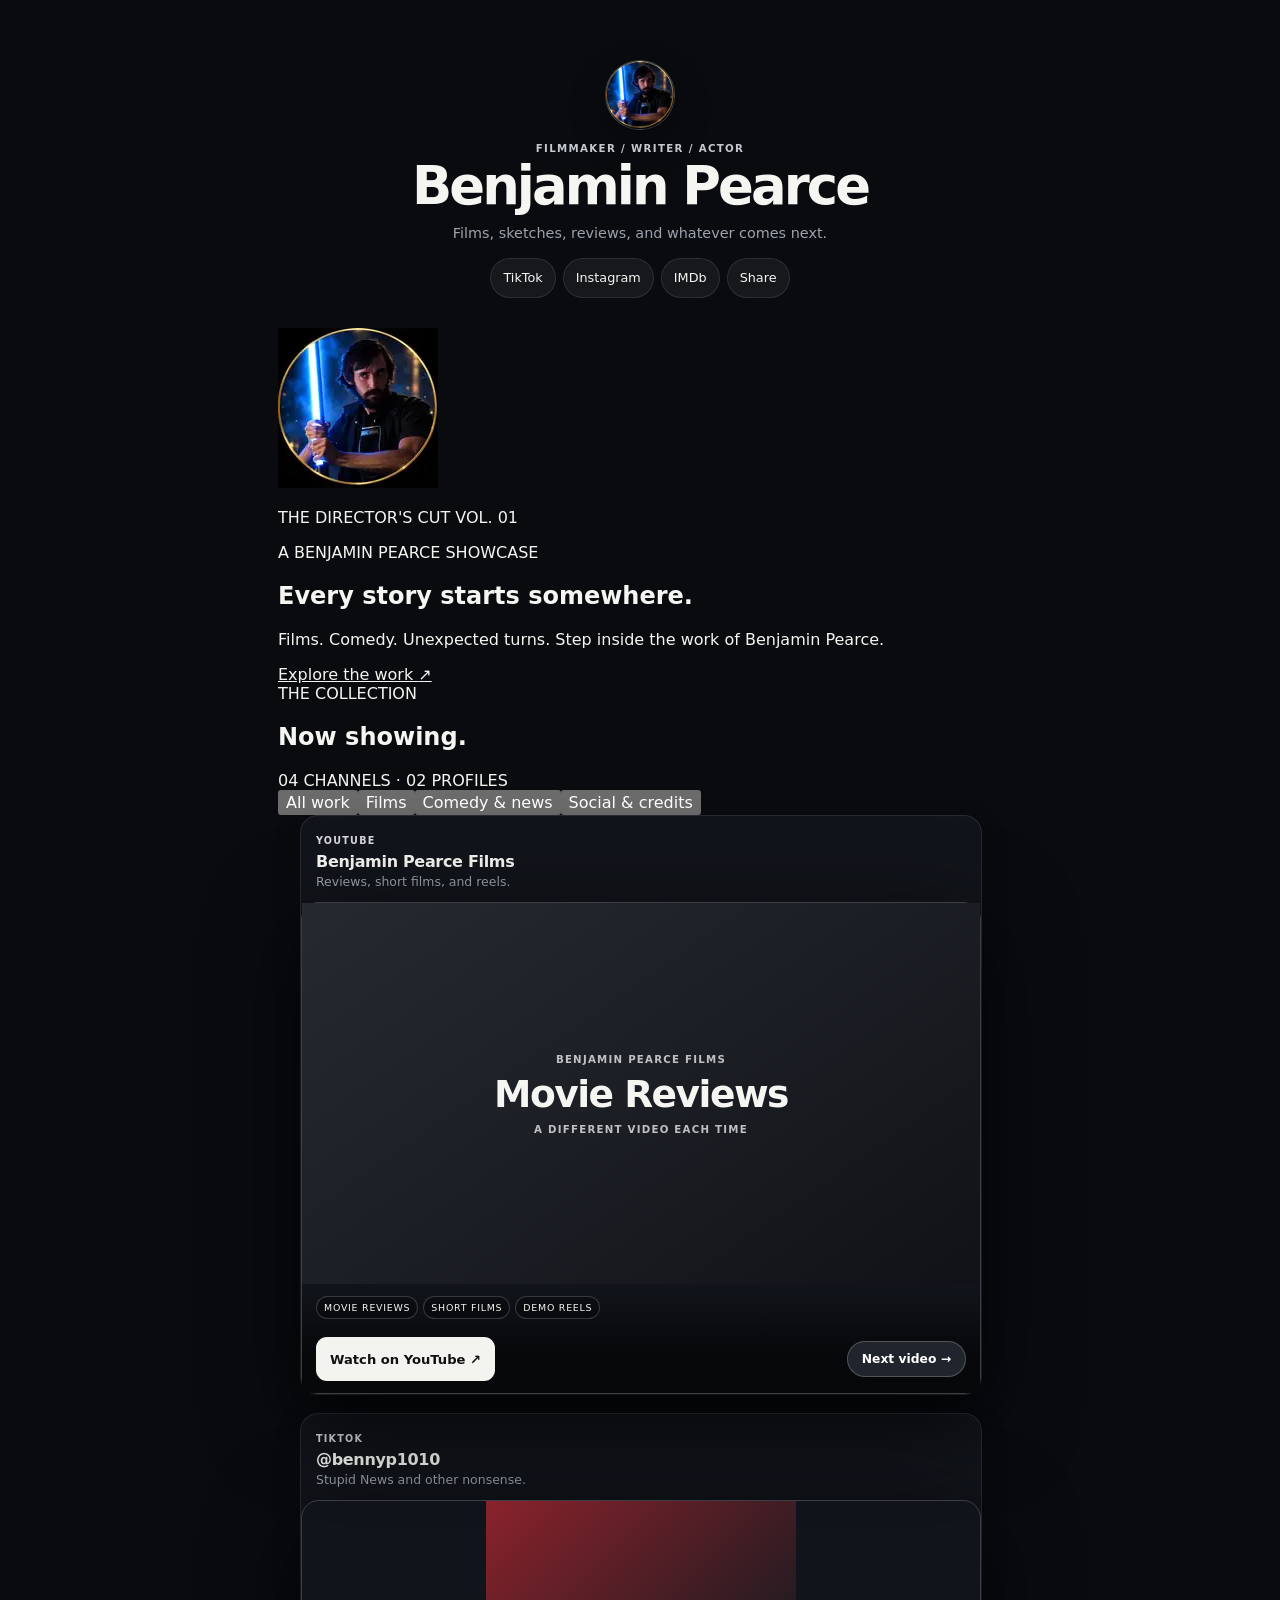
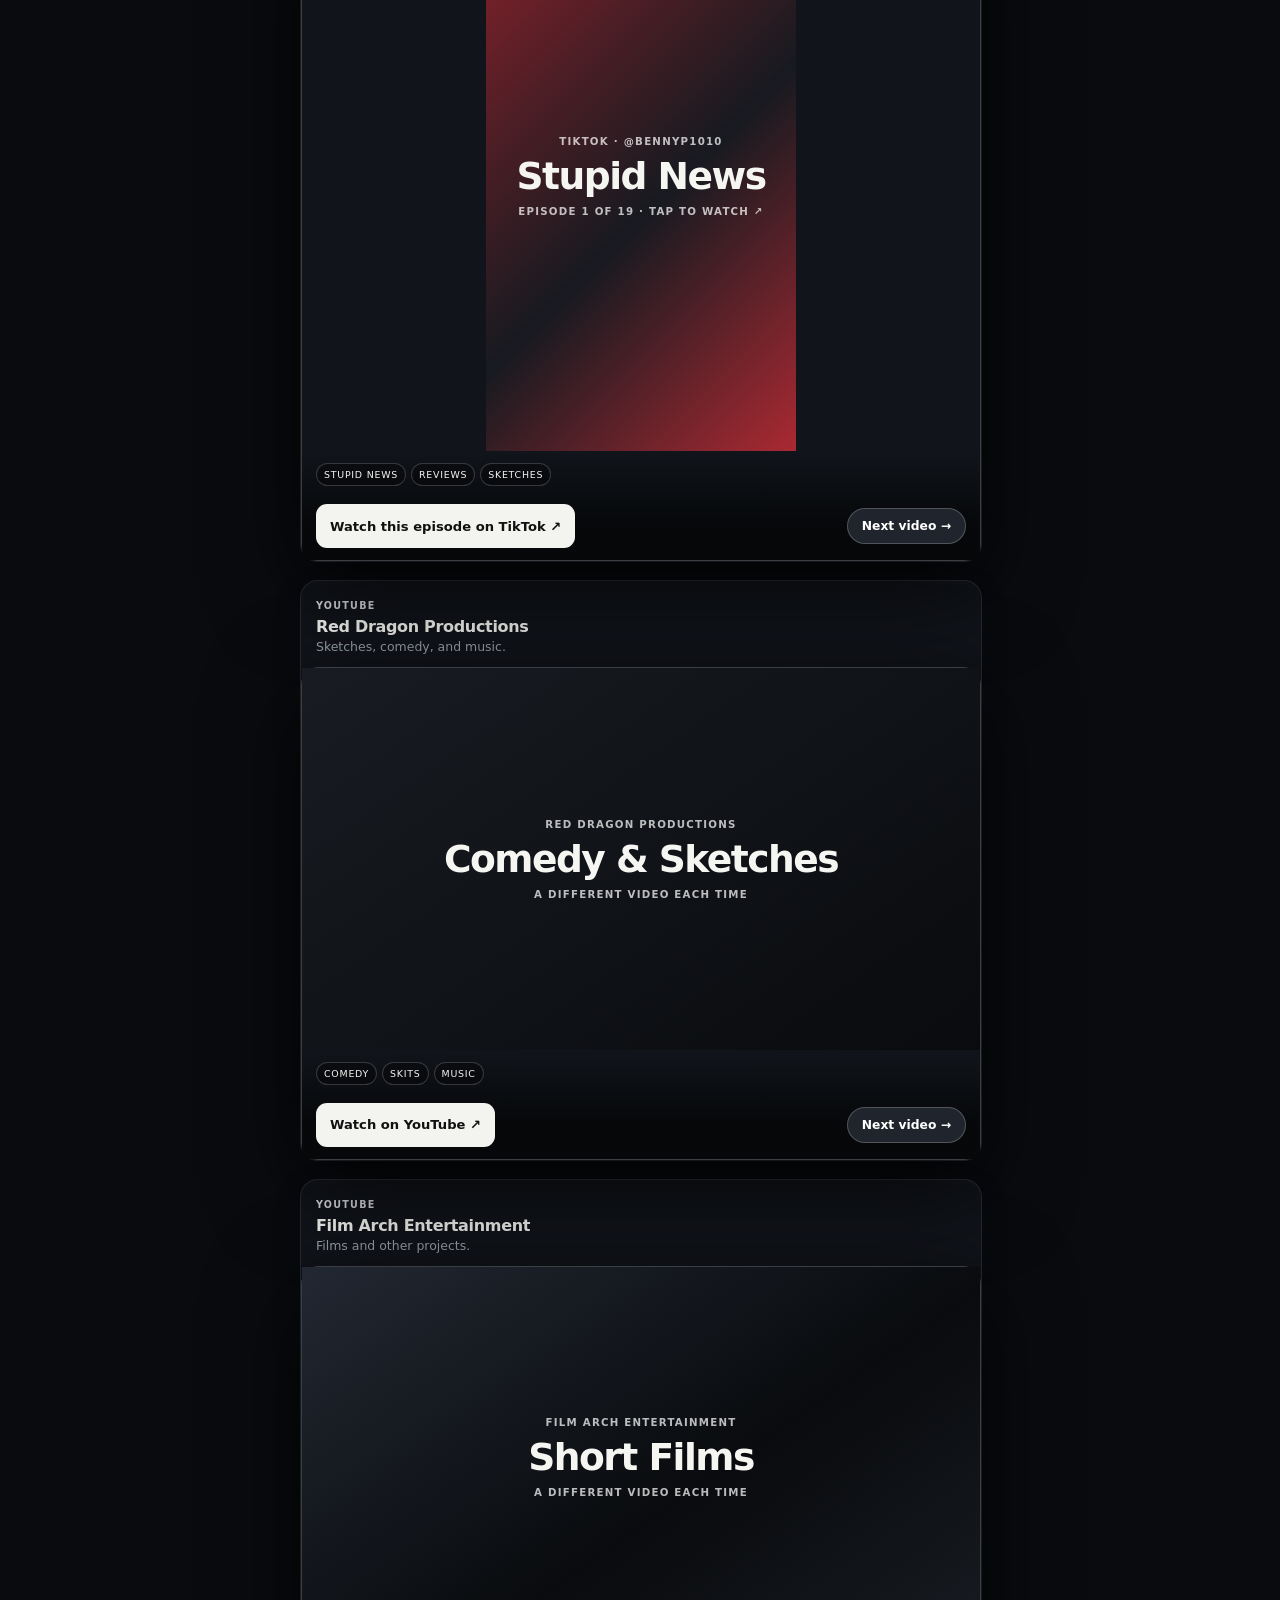
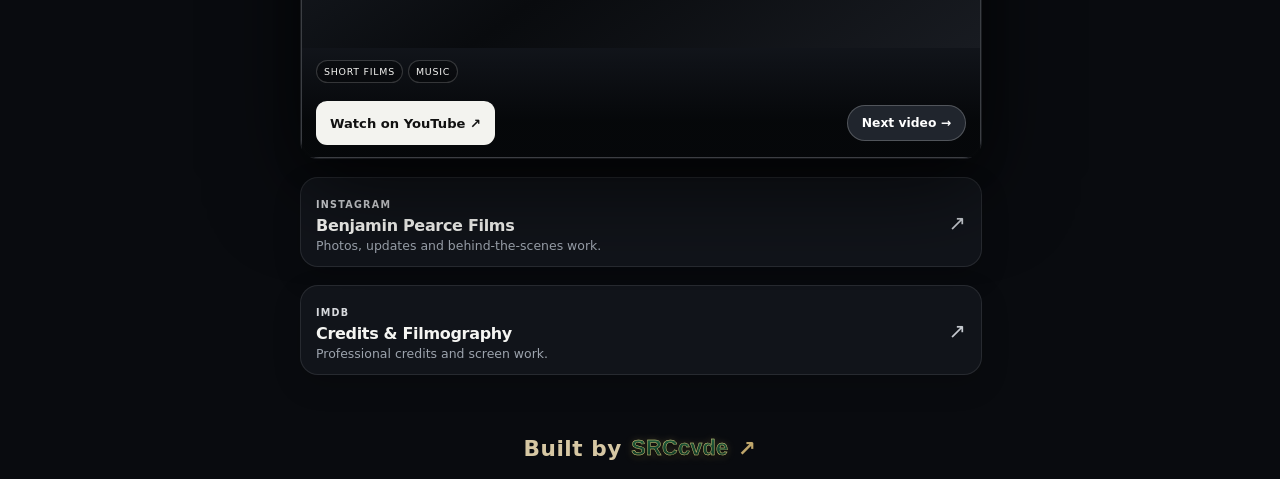
==== index.html @ 76881c72 "Add cinematic Director's Cut and collection navigation" ====
<!doctype html>
<html lang="en">
<head>
  <meta charset="utf-8" />
  <meta name="viewport" content="width=device-width, initial-scale=1, viewport-fit=cover" />
  <meta name="theme-color" content="#0f1115" />
  <meta name="description" content="Benjamin Pearce — filmmaker, writer, director, actor and producer. Watch movie reviews, comedy, short films, demo reels, music and more." />
  <meta property="og:type" content="website" />
  <meta property="og:title" content="Benjamin Pearce — Films, Reviews & Comedy" />
  <meta property="og:description" content="Explore Benjamin Pearce's films, reviews, sketches, series, demo reels and production work." />
  <meta name="twitter:card" content="summary" />
  <title>Benjamin Pearce — Watch</title>
  <link rel="manifest" href="./manifest.webmanifest" />
  <link rel="icon" href="./icon.svg" type="image/svg+xml" />
  <link rel="stylesheet" href="./styles.css" />
</head>
<body>
  <div class="app-shell">
    <header class="hero" id="profileTop">
      <div class="portrait" aria-label="Benjamin Pearce profile photo" role="img"><img alt="" src="./ben-cinematic-avatar.webp" /></div>
      <div class="hero-copy">
        <p class="eyebrow">Filmmaker / Writer / Actor</p>
        <h1>Benjamin Pearce</h1>
        <p class="lede">Films, sketches, reviews, and whatever comes next.</p>
      </div>
      <nav class="social-row" aria-label="Social profiles">
        <a href="https://www.tiktok.com/@bennyp1010?_r=1&_t=ZP-9ALxzcQ5oSM" target="_blank" rel="noreferrer">TikTok</a>
        <a href="https://www.instagram.com/benjaminpearcefilms?stkn=MWQ1Z2F6NXBhb2sxZg==" target="_blank" rel="noreferrer">Instagram</a>
        <a href="https://www.imdb.com/name/nm4910822/?ref_=ext_shr" target="_blank" rel="noreferrer">IMDb</a>
        <button class="share-button" id="shareProfile" type="button">Share</button>
      </nav>
      <p class="share-status" id="shareStatus" aria-live="polite"></p>
    </header>

    <main>
      <section class="director-cut" aria-labelledby="directorTitle">
        <div class="director-art" aria-hidden="true"><img src="./ben-cinematic-avatar.webp" alt="" loading="eager" /></div>
        <div class="director-content"><p class="director-kicker"><span class="on-air-dot"></span> THE DIRECTOR'S CUT <span class="edition">VOL. 01</span></p><p class="director-overline">A BENJAMIN PEARCE SHOWCASE</p><h2 id="directorTitle">Every story starts somewhere.</h2><p>Films. Comedy. Unexpected turns. Step inside the work of Benjamin Pearce.</p><a class="director-action" href="#mediaFeed">Explore the work <span aria-hidden="true">↗</span></a></div>
      </section>
      <div class="showcase-heading"><div><span class="showcase-eyebrow">THE COLLECTION</span><h2>Now showing<span class="showcase-period">.</span></h2></div><span class="showcase-count">04 CHANNELS · 02 PROFILES</span></div>
      <nav class="collection-nav" aria-label="Browse content"><button type="button" class="collection-chip selected" data-collection="all" aria-pressed="true">All work</button><button type="button" class="collection-chip" data-collection="films" aria-pressed="false">Films</button><button type="button" class="collection-chip" data-collection="comedy" aria-pressed="false">Comedy & news</button><button type="button" class="collection-chip" data-collection="social" aria-pressed="false">Social & credits</button></nav>
      <section class="media-feed" id="mediaFeed" aria-label="Benjamin Pearce media channels">

        <article class="media-card" data-collection="films" data-categories="reviews shorts reels" data-source="youtube" data-playlist="CQv0PX1zvoA,UG8G6k8LzXk,_0rj5gMBPRA,R5pkL6bxWOs">
          <div class="card-compact">
            <div>
              <span class="source-pill">YouTube</span>
              <h3>Benjamin Pearce Films</h3>
              <p>Reviews, short films, and reels.</p>
            </div>
            <span class="arrow">↓</span>
          </div>
          <div class="card-expanded">
            <div class="preview-frame landscape">
              <iframe class="media-embed youtube-embed" title="Benjamin Pearce Films videos" data-src="" allow="autoplay; encrypted-media; picture-in-picture" allowfullscreen></iframe>
              <div class="player-status" aria-hidden="true"><span class="player-spinner"></span><small>Loading preview</small></div>
              <div class="embed-poster review"><span>Benjamin Pearce Films</span><strong>Movie Reviews</strong><small>A different video each time</small></div>
            </div>
            <div class="expanded-copy">
              <div>
                <span class="category-tag">Movie Reviews</span>
                <span class="category-tag">Short Films</span>
                <span class="category-tag">Demo Reels</span>
              </div>
              <a class="visit-button" href="https://youtube.com/@benjaminpearcefilms?si=3b_tAPRrUwsw546F" target="_blank" rel="noreferrer">Watch on YouTube ↗</a>
              <button class="next-video" type="button" aria-label="Play next video">Next video →</button>
            </div>
          </div>
        </article>

        <article class="media-card" data-collection="comedy" data-categories="news reviews comedy" data-source="tiktok" data-playlist="7641362985033780493,7641587983111539981,7678470168686677261,7678843026470423822,7679211886096764173,7681067817738784014,7681437541228203277,7681812184808164622,7683664908994497806,7686262971319864589,7686633393878027534,7687004352032165133,7688859626808315149,7689231809460178189,7689603082476358926,7691457209405820173,7691829159760252174,7692199956639124750,7694056581364714765">
          <div class="card-compact">
            <div>
              <span class="source-pill">TikTok</span>
              <h3>@bennyp1010</h3>
              <p>Stupid News and other nonsense.</p>
            </div>
            <span class="arrow">↓</span>
          </div>
          <div class="card-expanded">
            <div class="preview-frame portrait-video">
              <div class="tiktok-media"><iframe class="media-embed tiktok-embed" title="Stupid News TikTok episode" loading="lazy" allow="encrypted-media; fullscreen; picture-in-picture" allowfullscreen></iframe>
                <div class="player-status" aria-hidden="true"><span class="player-spinner"></span><small>Loading preview</small></div>
              <div class="embed-poster news"><span>TikTok · @bennyp1010</span><strong>Stupid News</strong><small class="tiktok-episode">Episode 1 of 19 · Tap to watch ↗</small></div>
              </div>
            </div>
            <div class="expanded-copy">
              <div>
                <span class="category-tag">Stupid News</span>
                <span class="category-tag">Reviews</span>
                <span class="category-tag">Sketches</span>
              </div>
              <a class="visit-button tiktok-watch" href="https://www.tiktok.com/t/ZPLjj8xga/" target="_blank" rel="noopener noreferrer">Watch this episode on TikTok ↗</a>
              <button class="next-video" type="button" aria-label="Play next video">Next video →</button>
            </div>
          </div>
        </article>

        <article class="media-card" data-collection="comedy" data-categories="comedy music" data-source="youtube" data-playlist="ubzeDDcWoTg,vsFi-tGq3ZE,YMmu3_IgXns,gEkXbLilo78,S0fqbHTiF6Y,jPcqGvFfZq4,UIGtDeXWVOk,rTRp7KVSBmY,2QSNZpXowSg,lqiP-m09r1s,8ez64BrQ7mw,iv6o8YT8icc,cCOgQpVNuYE,0OBb9_hdoLA,kP7dt-BjI0g">
          <div class="card-compact">
            <div>
              <span class="source-pill">YouTube</span>
              <h3>Red Dragon Productions</h3>
              <p>Sketches, comedy, and music.</p>
            </div>
            <span class="arrow">↓</span>
          </div>
          <div class="card-expanded">
            <div class="preview-frame landscape">
              <iframe class="media-embed youtube-embed" title="Red Dragon Productions videos" data-src="" allow="autoplay; encrypted-media; picture-in-picture" allowfullscreen></iframe>
              <div class="player-status" aria-hidden="true"><span class="player-spinner"></span><small>Loading preview</small></div>
              <div class="embed-poster comedy"><span>Red Dragon Productions</span><strong>Comedy & Sketches</strong><small>A different video each time</small></div>
            </div>
            <div class="expanded-copy">
              <div>
                <span class="category-tag">Comedy</span>
                <span class="category-tag">Skits</span>
                <span class="category-tag">Music</span>
              </div>
              <a class="visit-button" href="https://youtube.com/@reddragonproductions?si=Fs-eHRM4Cp_fD9hI" target="_blank" rel="noreferrer">Watch on YouTube ↗</a>
              <button class="next-video" type="button" aria-label="Play next video">Next video →</button>
            </div>
          </div>
        </article>

        <article class="media-card" data-collection="films" data-categories="shorts music" data-source="youtube" data-playlist="SEIJ7ckH7tg,OSnpNbLbOzo,YOSZzU-VuKw,TeIfrKifwSU,hbJgOHgXehA">
          <div class="card-compact">
            <div>
              <span class="source-pill">YouTube</span>
              <h3>Film Arch Entertainment</h3>
              <p>Films and other projects.</p>
            </div>
            <span class="arrow">↓</span>
          </div>
          <div class="card-expanded">
            <div class="preview-frame landscape">
              <iframe class="media-embed youtube-embed" title="Film Arch Entertainment videos" data-src="" allow="autoplay; encrypted-media; picture-in-picture" allowfullscreen></iframe>
              <div class="player-status" aria-hidden="true"><span class="player-spinner"></span><small>Loading preview</small></div>
              <div class="embed-poster shorts"><span>Film Arch Entertainment</span><strong>Short Films</strong><small>A different video each time</small></div>
            </div>
            <div class="expanded-copy">
              <div>
                <span class="category-tag">Short Films</span>
                <span class="category-tag">Music</span>
              </div>
              <a class="visit-button" href="https://youtube.com/@filmarchentertainment?si=kKjuXbi9GsBXjgEH" target="_blank" rel="noreferrer">Watch on YouTube ↗</a>
              <button class="next-video" type="button" aria-label="Play next video">Next video →</button>
            </div>
          </div>
        </article>

        <article class="media-card static-card" data-collection="social" data-categories="all" data-source="instagram">
          <a class="card-compact static-link" href="https://www.instagram.com/benjaminpearcefilms?stkn=MWQ1Z2F6NXBhb2sxZg==" target="_blank" rel="noreferrer">
            <div>
              <span class="source-pill">Instagram</span>
              <h3>Benjamin Pearce Films</h3>
              <p>Photos, updates and behind-the-scenes work.</p>
            </div>
            <span class="arrow">↗</span>
          </a>
        </article>

        <article class="media-card static-card" data-collection="social" data-categories="all" data-source="imdb">
          <a class="card-compact static-link" href="https://www.imdb.com/name/nm4910822/?ref_=ext_shr" target="_blank" rel="noreferrer">
            <div>
              <span class="source-pill">IMDb</span>
              <h3>Credits & Filmography</h3>
              <p>Professional credits and screen work.</p>
            </div>
            <span class="arrow">↗</span>
          </a>
        </article>
      </section>
    </main>


    <footer class="brand-footer"><a class="brand-footer-link" href="https://srccvde.com" target="_blank" rel="noopener noreferrer" aria-label="Built by SRCcvde — visit SRCcvde">Built by <strong>SRCcvde</strong> <span aria-hidden="true">↗</span></a></footer>
  </div>
  <script src="./app.js"></script>
</body>
</html>
---- styles.css ----
:root{
  color-scheme:dark;
  --bg:#090b0f;--panel:#12151b;--text:#f5f5f2;--muted:#9ca3ad;
  --line:rgba(255,255,255,.095);--accent:#b62d35;--max:520px;
}
*{box-sizing:border-box}
html{background:var(--bg);scroll-behavior:smooth}
body{
  margin:0;min-height:100vh;overflow-x:hidden;overscroll-behavior-y:auto;overflow-anchor:none;color:var(--text);
  padding-left:env(safe-area-inset-left);padding-right:env(safe-area-inset-right);padding-bottom:env(safe-area-inset-bottom);
  background:var(--bg);
  font-family:Inter,ui-sans-serif,system-ui,-apple-system,BlinkMacSystemFont,"Segoe UI",sans-serif;
  -webkit-font-smoothing:antialiased;
}
a{color:inherit}button{font:inherit}.app-shell{width:100%;max-width:560px;margin:auto;padding:14px 14px 24px}
.hero{width:min(100%,var(--max));margin:auto;padding:18px 0 12px;text-align:center}
.portrait{width:70px;height:70px;border-radius:50%;display:grid;place-items:center;margin:0 auto 12px;background:linear-gradient(145deg,#2a2f37,#111419);border:1px solid rgba(255,255,255,.15);box-shadow:0 14px 36px rgba(0,0,0,.32);font-weight:800;letter-spacing:.08em}
.eyebrow{margin:0 0 7px;color:#c4c8cf;font-size:.64rem;font-weight:800;letter-spacing:.13em;text-transform:uppercase}
h1{margin:0;font-size:clamp(2.2rem,11vw,3.3rem);line-height:.96;letter-spacing:-.055em}
.lede{max-width:420px;margin:11px auto 0;color:var(--muted);font-size:.9rem;line-height:1.45}
.profile-badges{display:flex;justify-content:center;gap:6px;margin-top:10px}.profile-badges span{font-size:.58rem;text-transform:uppercase;letter-spacing:.11em;color:#8f969f}
.social-row{display:flex;flex-wrap:wrap;justify-content:center;gap:7px;margin-top:14px}
.social-row a,.share-button{min-height:40px;display:inline-flex;align-items:center;padding:9px 12px;border-radius:999px;text-decoration:none;background:rgba(255,255,255,.055);border:1px solid var(--line);font-size:.8rem;color:inherit}
.share-button{appearance:none;cursor:pointer}.share-status{min-height:.8rem;margin:6px 0 0;color:var(--muted);font-size:.7rem}
.intro{width:min(100%,var(--max));margin:22px auto 10px;display:grid;gap:6px}.intro h2{margin:0;font-size:1.62rem;line-height:1.03;letter-spacing:-.04em}.intro>p{margin:0;color:var(--muted);font-size:.82rem;line-height:1.45}
.filter-label-row{width:min(100%,var(--max));margin:15px auto 0;display:flex;justify-content:space-between;gap:12px;color:#7f8791;font-size:.66rem;font-weight:750;letter-spacing:.08em;text-transform:uppercase}
.filter-label-row span:last-child{letter-spacing:0;text-transform:none}
.filter-wrap{position:sticky;top:0;z-index:20;margin-left:-14px;margin-right:-14px;width:calc(100% + 28px);display:flex;gap:7px;overflow-x:auto;padding:9px 14px 12px;scrollbar-width:none;scroll-snap-type:x proximity;background:linear-gradient(var(--bg) 76%,transparent)}
.filter-wrap::-webkit-scrollbar{display:none}.filter{flex:0 0 auto;min-height:38px;padding:8px 12px;border-radius:999px;border:1px solid var(--line);background:#101319;color:#aeb4bd;cursor:pointer;font-size:.79rem;scroll-snap-align:start}.filter.active{background:#f1f1ed;color:#101114;border-color:#f1f1ed}
.feed-hint{width:min(100%,var(--max));margin:0 auto 9px;display:flex;align-items:center;justify-content:center;gap:7px;color:#777f89;transition:.22s ease}.feed-hint.hidden{opacity:0;transform:translateY(-4px)}.feed-hint span{width:5px;height:5px;border-radius:50%;background:var(--accent);box-shadow:0 0 0 4px rgba(182,45,53,.12)}.feed-hint p{margin:0;font-size:.62rem;font-weight:800;letter-spacing:.12em;text-transform:uppercase}
.media-feed{width:min(100%,var(--max));margin:auto;display:grid;gap:10px;padding-bottom:90px}
.media-card{--square-size:520px;position:relative;height:90px;overflow:hidden;border:1px solid var(--line);border-radius:18px;background:rgba(18,21,27,.97);box-shadow:0 10px 28px rgba(0,0,0,.17);transition:height .42s cubic-bezier(.2,.75,.2,1),border-radius .42s ease,border-color .25s ease,box-shadow .35s ease;contain:paint;-webkit-tap-highlight-color:transparent;touch-action:pan-y}
.media-card[hidden]{display:none}.media-card.active:not(.static-card){height:var(--square-size);border-radius:20px;border-color:rgba(255,255,255,.17);box-shadow:0 18px 46px rgba(0,0,0,.3)}
.card-compact{position:absolute;inset:0;z-index:4;min-height:90px;padding:13px 15px;display:flex;align-items:center;justify-content:space-between;gap:14px;opacity:1;transition:opacity .2s ease;cursor:pointer}.card-compact h3{margin:4px 0 3px;font-size:1rem;letter-spacing:-.02em}.card-compact p{margin:0;max-width:calc(100vw - 105px);white-space:nowrap;overflow:hidden;text-overflow:ellipsis;color:var(--muted);font-size:.78rem}.source-pill{font-size:.6rem;font-weight:800;letter-spacing:.13em;text-transform:uppercase;color:#d7d9dd}.arrow{font-size:1.3rem;color:#c5c9cf}
.media-card.active:not(.static-card) .card-compact{opacity:0;pointer-events:none}.card-expanded{position:absolute;inset:0;opacity:0;pointer-events:none;transition:opacity .28s ease .1s}.media-card.active:not(.static-card) .card-expanded{opacity:1;pointer-events:auto}.preview-frame{position:absolute;inset:0;overflow:hidden;background:#080a0d}
.media-embed{position:absolute;inset:0;width:100%;height:100%;border:0;background:#080a0d;opacity:0;transition:opacity .2s ease;z-index:3}.media-card.media-loaded .media-embed{opacity:1}
.embed-poster{position:absolute;inset:0;z-index:1;display:grid;align-content:center;justify-items:center;gap:7px;padding:24px;text-align:center;background:linear-gradient(145deg,#262a30,#101217)}.embed-poster.comedy{background:linear-gradient(145deg,#181b21,#090b0e)}.embed-poster.shorts{background:linear-gradient(145deg,#222832,#090b0e 58%,#181b21)}.embed-poster.news{background:linear-gradient(135deg,#8a222b,#171a20 55%,#aa2932)}.embed-poster span,.embed-poster small{color:rgba(255,255,255,.72);text-transform:uppercase;letter-spacing:.12em;font-size:.64rem;font-weight:800}.embed-poster strong{font-size:clamp(1.5rem,7vw,2.35rem);letter-spacing:-.04em}
.player-status{position:absolute;inset:0;z-index:2;display:grid;place-content:center;justify-items:center;gap:8px;opacity:0;pointer-events:none;background:#090b0f;transition:opacity .15s ease}.media-card.loading .player-status{opacity:1}.media-card.media-loaded .player-status{opacity:0}.player-spinner{width:22px;height:22px;border:2px solid rgba(255,255,255,.2);border-top-color:#fff;border-radius:50%;animation:spin .7s linear infinite}.player-status small{color:var(--muted);font-size:.68rem}
.expanded-copy{position:absolute;z-index:5;left:0;right:0;bottom:0;padding:58px 13px 13px;background:linear-gradient(transparent,rgba(5,7,9,.96) 68%)}.expanded-copy>div{display:flex;flex-wrap:wrap;gap:5px;max-height:54px;overflow:hidden;margin-bottom:8px}.category-tag{padding:5px 7px;border:1px solid rgba(255,255,255,.18);background:rgba(0,0,0,.28);border-radius:999px;font-size:.59rem;letter-spacing:.08em;text-transform:uppercase}.visit-button{display:flex;align-items:center;justify-content:center;min-height:44px;padding:11px 14px;border-radius:11px;text-decoration:none;background:#f3f3ef;color:#111;font-size:.82rem;font-weight:800}.tiktok-media{position:absolute;inset:0;text-decoration:none;z-index:2}
.static-card{height:90px!important}.static-link{text-decoration:none}
.empty-state{width:min(100%,var(--max));margin:0 auto 70px;padding:28px 20px;text-align:center;border:1px dashed rgba(255,255,255,.12);border-radius:18px;color:var(--muted)}.empty-state strong{display:block;color:var(--text);margin-bottom:5px}
.mobile-dock{position:fixed;z-index:50;left:50%;bottom:max(10px,env(safe-area-inset-bottom));transform:translateX(-50%);width:min(calc(100% - 28px),500px);min-height:58px;display:grid;grid-template-columns:repeat(3,1fr);padding:6px;border:1px solid rgba(255,255,255,.12);border-radius:18px;background:rgba(14,16,21,.88);box-shadow:0 16px 40px rgba(0,0,0,.38);-webkit-backdrop-filter:blur(18px);backdrop-filter:blur(18px)}.mobile-dock button{appearance:none;border:0;background:transparent;color:#aeb4bd;min-height:46px;border-radius:13px;display:grid;place-items:center;align-content:center;gap:1px}.mobile-dock span{font-size:1.05rem;line-height:1}.mobile-dock small{font-size:.61rem;font-weight:750}
footer{width:min(100%,var(--max));margin:auto;padding:20px 0 92px;border-top:1px solid var(--line);display:flex;flex-direction:column;gap:8px;color:#7f8690;font-size:.74rem}footer a{text-decoration:none;color:#bdc2ca}
:focus-visible{outline:2px solid rgba(255,255,255,.9);outline-offset:3px}
@keyframes spin{to{transform:rotate(360deg)}}
@media (min-width:720px){:root{--max:620px}.app-shell{max-width:700px;padding:28px}.hero{padding-top:32px}.intro{grid-template-columns:1fr 1fr;gap:20px}.filter-wrap{margin-left:auto;margin-right:auto;width:min(100%,var(--max));padding-left:0;padding-right:0}.mobile-dock{display:none}.media-feed{padding-bottom:54px}footer{flex-direction:row;justify-content:space-between;padding-bottom:30px}}
@media (min-width:1100px){:root{--max:680px}.app-shell{max-width:780px}}
@media (prefers-reduced-motion:reduce){*{animation:none!important;transition:none!important;scroll-behavior:auto!important}}

/* The expanded player fits the usable screen, including the bottom dock. */
.media-card.active:not(.static-card){max-height:calc(100dvh - 128px)}
.media-card{scroll-margin-block:64px}

/* Stable preview: opening never changes the height or position of feed cards. */
.media-card,.media-card.active:not(.static-card){height:90px!important;max-height:none;overflow:visible;contain:none}
.media-card.active:not(.static-card){border-radius:18px;box-shadow:0 10px 28px rgba(0,0,0,.17)}
.media-card.active:not(.static-card) .card-compact{opacity:1;pointer-events:auto}
.media-card .card-expanded{position:fixed;inset:auto;left:50%;top:50%;transform:translate(-50%,-50%) scale(.97);width:min(calc(100vw - 28px),var(--max));height:min(calc(100dvh - 128px),var(--square-size));max-height:calc(100dvh - 128px);border:1px solid rgba(255,255,255,.18);border-radius:18px;overflow:hidden;z-index:70;box-shadow:0 24px 90px rgba(0,0,0,.7);opacity:0;visibility:hidden;pointer-events:none;transition:opacity .24s ease,transform .28s cubic-bezier(.2,.75,.2,1),visibility 0s linear .28s}
.media-card.active:not(.static-card) .card-expanded{opacity:1;visibility:visible;pointer-events:auto;transform:translate(-50%,-50%) scale(1);transition:opacity .24s ease,transform .28s cubic-bezier(.2,.75,.2,1)}
.close-preview{position:absolute;right:12px;top:12px;z-index:9;border:1px solid rgba(255,255,255,.3);background:rgba(10,12,15,.78);color:#fff;border-radius:50%;width:36px;height:36px;display:grid;place-items:center;font-size:1.3rem;cursor:pointer}

/* r17: one dedicated player layer; the feed never changes size. */
.media-card,.media-card.active:not(.static-card){height:90px!important;overflow:hidden!important;contain:none!important;transition:border-color .2s ease,background .2s ease!important}
.media-card.active:not(.static-card){border-color:rgba(220,91,100,.75);background:#21181c}
.media-card .card-expanded{display:none!important}
.card-compact,.media-card.active:not(.static-card) .card-compact{opacity:1!important;pointer-events:auto!important}
.watch-stage{position:fixed;inset:0;z-index:65;display:grid;place-items:center;pointer-events:none;visibility:hidden;opacity:0;transition:opacity .22s ease,visibility 0s linear .22s}
.watch-stage.open{visibility:visible;opacity:1;transition:opacity .22s ease}
.watch-backdrop{position:absolute;inset:0;background:rgba(4,5,8,.55);pointer-events:none}
.watch-panel{position:relative;width:min(calc(100vw - 28px),560px);max-height:calc(100dvh - 110px - env(safe-area-inset-bottom));display:flex;flex-direction:column;overflow:hidden;background:#101217;border:1px solid rgba(255,255,255,.2);border-radius:18px;box-shadow:0 20px 80px rgba(0,0,0,.65);transform:scale(.975);transition:transform .22s ease;pointer-events:auto}
.watch-stage.open .watch-panel{transform:scale(1)}
.watch-top,.watch-bottom{display:flex;align-items:center;justify-content:space-between;gap:12px;padding:10px 13px;flex:0 0 auto}
.watch-heading{font-weight:750;font-size:.9rem;white-space:nowrap;overflow:hidden;text-overflow:ellipsis}
.watch-close{width:36px;height:36px;border-radius:50%;border:1px solid rgba(255,255,255,.22);background:#24262b;color:#fff;font-size:1.3rem;cursor:pointer}
.watch-content{min-height:0;display:flex;flex-direction:column;overflow:auto;overscroll-behavior:contain}
.watch-content .card-expanded{display:flex!important;position:relative!important;inset:auto!important;top:auto!important;left:auto!important;width:100%!important;height:auto!important;max-height:none!important;opacity:1!important;visibility:visible!important;pointer-events:auto!important;transform:none!important;transition:none!important;box-shadow:none!important;border:0!important;border-radius:0!important;flex-direction:column;overflow:visible!important}
.watch-content .close-preview{display:none}
.watch-content .preview-frame{position:relative!important;inset:auto!important;width:100%;height:auto;aspect-ratio:16/9;flex:0 0 auto;overflow:hidden}
.watch-content .preview-frame.portrait-video{aspect-ratio:9/16;max-height:calc(100dvh - 260px);width:min(100%,calc((100dvh - 260px)*9/16));align-self:center}
.watch-content .expanded-copy{position:relative!important;inset:auto!important;padding:12px!important;background:#101217!important}
.watch-content .expanded-copy>div{margin-bottom:8px}
.watch-content .media-embed{position:absolute;inset:0;width:100%;height:100%}
.watch-content .tiktok-media{position:absolute;inset:0}
.watch-bottom{color:#9ca3ad;font-size:.7rem}
@media (min-width:720px){.watch-panel{max-height:calc(100dvh - 36px)}}
@media (prefers-reduced-motion:reduce){.watch-stage,.watch-panel{transition:none!important}}

/* Player iframe is moved outside its source card; reveal it on load. */
.watch-content .media-embed{opacity:1!important}
.watch-content .player-status{display:none!important}

/* Native portrait TikTok iframe; fallback link remains below. */
.watch-content .tiktok-embed{opacity:1!important;z-index:4;background:#000}
.watch-content .portrait-video .embed-poster{display:none}

.portrait{overflow:hidden}.portrait img{display:block;width:100%;height:100%;object-fit:cover;object-position:center}

/* No bottom navigation; preserve only the device safe area. */
.mobile-dock{display:none!important}
.media-feed{padding-bottom:24px!important}
footer{padding-bottom:calc(24px + env(safe-area-inset-bottom))!important}
.watch-panel{max-height:calc(100dvh - 36px - env(safe-area-inset-bottom))}
.watch-content .preview-frame.portrait-video{max-height:calc(100dvh - 190px);width:min(100%,calc((100dvh - 190px)*9/16))}

/* r23: inline streaming portfolio — no overlays or expanding cards. */
.media-feed{gap:18px;padding-bottom:26px!important}
.media-card,.media-card.active:not(.static-card){height:auto!important;overflow:visible!important;contain:none!important;border-radius:18px;transition:border-color .2s ease!important}
.media-card .card-compact,.media-card.active:not(.static-card) .card-compact{position:relative!important;inset:auto!important;min-height:78px;opacity:1!important;pointer-events:auto!important;cursor:default}
.media-card .card-expanded,.media-card.active:not(.static-card) .card-expanded{display:block!important;position:relative!important;inset:auto!important;opacity:1!important;visibility:visible!important;pointer-events:auto!important;transform:none!important;height:auto!important;max-height:none!important;overflow:visible!important;transition:none!important}
.media-card .preview-frame{position:relative!important;inset:auto!important;width:100%;height:auto;aspect-ratio:16/9;overflow:hidden;background:#080a0d}
.media-card .preview-frame.portrait-video{aspect-ratio:9/16;width:min(100%,310px);max-height:min(70dvh,550px);margin:0 auto}
.media-card .preview-frame .media-embed{position:absolute;inset:0;width:100%;height:100%;z-index:3}
.media-card.playing .media-embed{opacity:1!important}
.media-card .preview-frame.portrait-video .tiktok-media{position:absolute;inset:0;width:100%;height:100%}
.media-card .expanded-copy{position:relative!important;inset:auto!important;padding:12px 14px!important;display:flex;flex-wrap:wrap;align-items:center;gap:10px}
.media-card .expanded-copy>div{width:100%;display:flex;flex-wrap:wrap;gap:5px}
.media-card .player-status{display:none!important}
.media-card .close-preview{display:none!important}
.media-card .tiktok-embed{opacity:0;transition:opacity .2s}
.media-card .next-video{margin-left:auto;border:1px solid rgba(255,255,255,.22);background:#20252d;color:#fff;border-radius:999px;padding:10px 14px;font-size:.77rem;font-weight:650;cursor:pointer}
.media-card.playing{border-color:rgba(255,255,255,.28)}
.media-card.static-card{height:90px!important;overflow:hidden!important}
.media-card.static-card .card-compact{min-height:90px}
.media-card:not(.static-card) .arrow{display:none}
@media (max-width:400px){.media-card .preview-frame.portrait-video{max-height:65dvh;width:min(100%,calc(65dvh * 9/16))}}

/* Full-bleed SRCcvde signature footer: brand green with gold outline. */
.app-shell{padding-bottom:0}
.brand-footer{box-sizing:border-box;width:100vw!important;max-width:none!important;position:relative;left:50%;transform:translateX(-50%);margin:24px 0 0!important;padding:0!important;display:block!important;border:0!important;background:#174e2e;color:#f4d47a}
.brand-footer-link{box-sizing:border-box;min-height:82px;width:100%;display:flex;align-items:center;justify-content:center;gap:.4em;padding:20px 16px calc(20px + env(safe-area-inset-bottom));border:2px solid #d8ae48;background:#174e2e;color:#f5df9a!important;text-decoration:none;font-size:clamp(1.12rem,4.4vw,1.65rem);font-weight:750;letter-spacing:.02em;text-align:center}
.brand-footer-link strong{color:#fff4c4;font-weight:900;letter-spacing:.055em;text-shadow:0 1px 0 #78591a,0 0 12px rgba(255,214,108,.12)}
.brand-footer-link:hover,.brand-footer-link:focus-visible{background:#20683d;outline-offset:-5px}

/* r27: simple full-width footer, with brand colors on lettering only. */
.brand-footer{background:transparent!important;color:inherit!important;margin-top:20px!important}
.brand-footer-link{background:transparent!important;border:0!important;min-height:58px;padding:12px 16px calc(16px + env(safe-area-inset-bottom));font-size:clamp(1rem,4vw,1.35rem);color:#26824c!important}
.brand-footer-link strong{color:#26824c!important;text-shadow:-1px -1px 0 #d8ae48,1px -1px 0 #d8ae48,-1px 1px 0 #d8ae48,1px 1px 0 #d8ae48,0 0 1px #d8ae48!important}
.brand-footer-link:hover,.brand-footer-link:focus-visible{background:transparent!important;color:#35a363!important;text-decoration:underline;text-decoration-color:#d8ae48;text-underline-offset:5px}

/* r28: keep unloaded embedded documents invisible, preserving dark posters. */
.media-card:not(.playing) .media-embed{visibility:hidden!important;opacity:0!important;pointer-events:none!important}
.media-card .preview-frame,.media-card .tiktok-media{background:#080a0d!important}
.media-card .embed-poster{background-color:#101217!important}
.media-card.playing .media-embed{background:#080a0d!important}

/* r29: premium dark emerald gradient lettering, hairline gold type outline; no banner. */
.brand-footer,.brand-footer-link{background:transparent!important;border:0!important;box-shadow:none!important}
.brand-footer-link{color:#d6c7a3!important;font-weight:650;letter-spacing:.025em}
.brand-footer-link strong{display:inline-block;background:linear-gradient(115deg,#07160f 0%,#123e2a 38%,#216744 72%,#0b281c 100%)!important;background-clip:text!important;-webkit-background-clip:text!important;color:transparent!important;-webkit-text-fill-color:transparent!important;-webkit-text-stroke:.65px #d8b968;text-shadow:none!important;font-weight:900;letter-spacing:.065em;filter:drop-shadow(0 1px 1px rgba(216,185,104,.2))}
.brand-footer-link span{color:#bfa66b}

/* r31: legible premium wordmark; prevent decorative-font glyph substitution on final e. */
.brand-footer-link strong{font-family:Arial,Helvetica,sans-serif!important;font-variant-ligatures:none!important;font-feature-settings:"liga" 0,"calt" 0!important;letter-spacing:.035em!important;font-weight:800!important;background:linear-gradient(120deg,#0b261a 0%,#1c5d3c 48%,#103c2a 100%)!important;-webkit-background-clip:text!important;background-clip:text!important;-webkit-text-fill-color:transparent!important;-webkit-text-stroke:1.35px #dfbc66!important;text-shadow:none!important;filter:none!important;padding:0 .04em;paint-order:stroke fill}

/* r32: fine gold hairline, not a heavy outline. */
.brand-footer-link strong{-webkit-text-stroke:.55px #dfbc66!important}

/* r33: bold forest-green wordmark, fine champagne-gold edge, discreet lift. */
.brand-footer-link strong{font-family:Arial,Helvetica,sans-serif!important;font-weight:900!important;letter-spacing:.015em!important;background:linear-gradient(180deg,#276b46 0%,#174d32 42%,#0c3020 100%)!important;background-clip:text!important;-webkit-background-clip:text!important;-webkit-text-fill-color:transparent!important;-webkit-text-stroke:.45px #e7c77a!important;text-shadow:none!important;filter:drop-shadow(0 2px 2px rgba(0,0,0,.8)) drop-shadow(0 0 3px rgba(231,199,122,.20))!important}
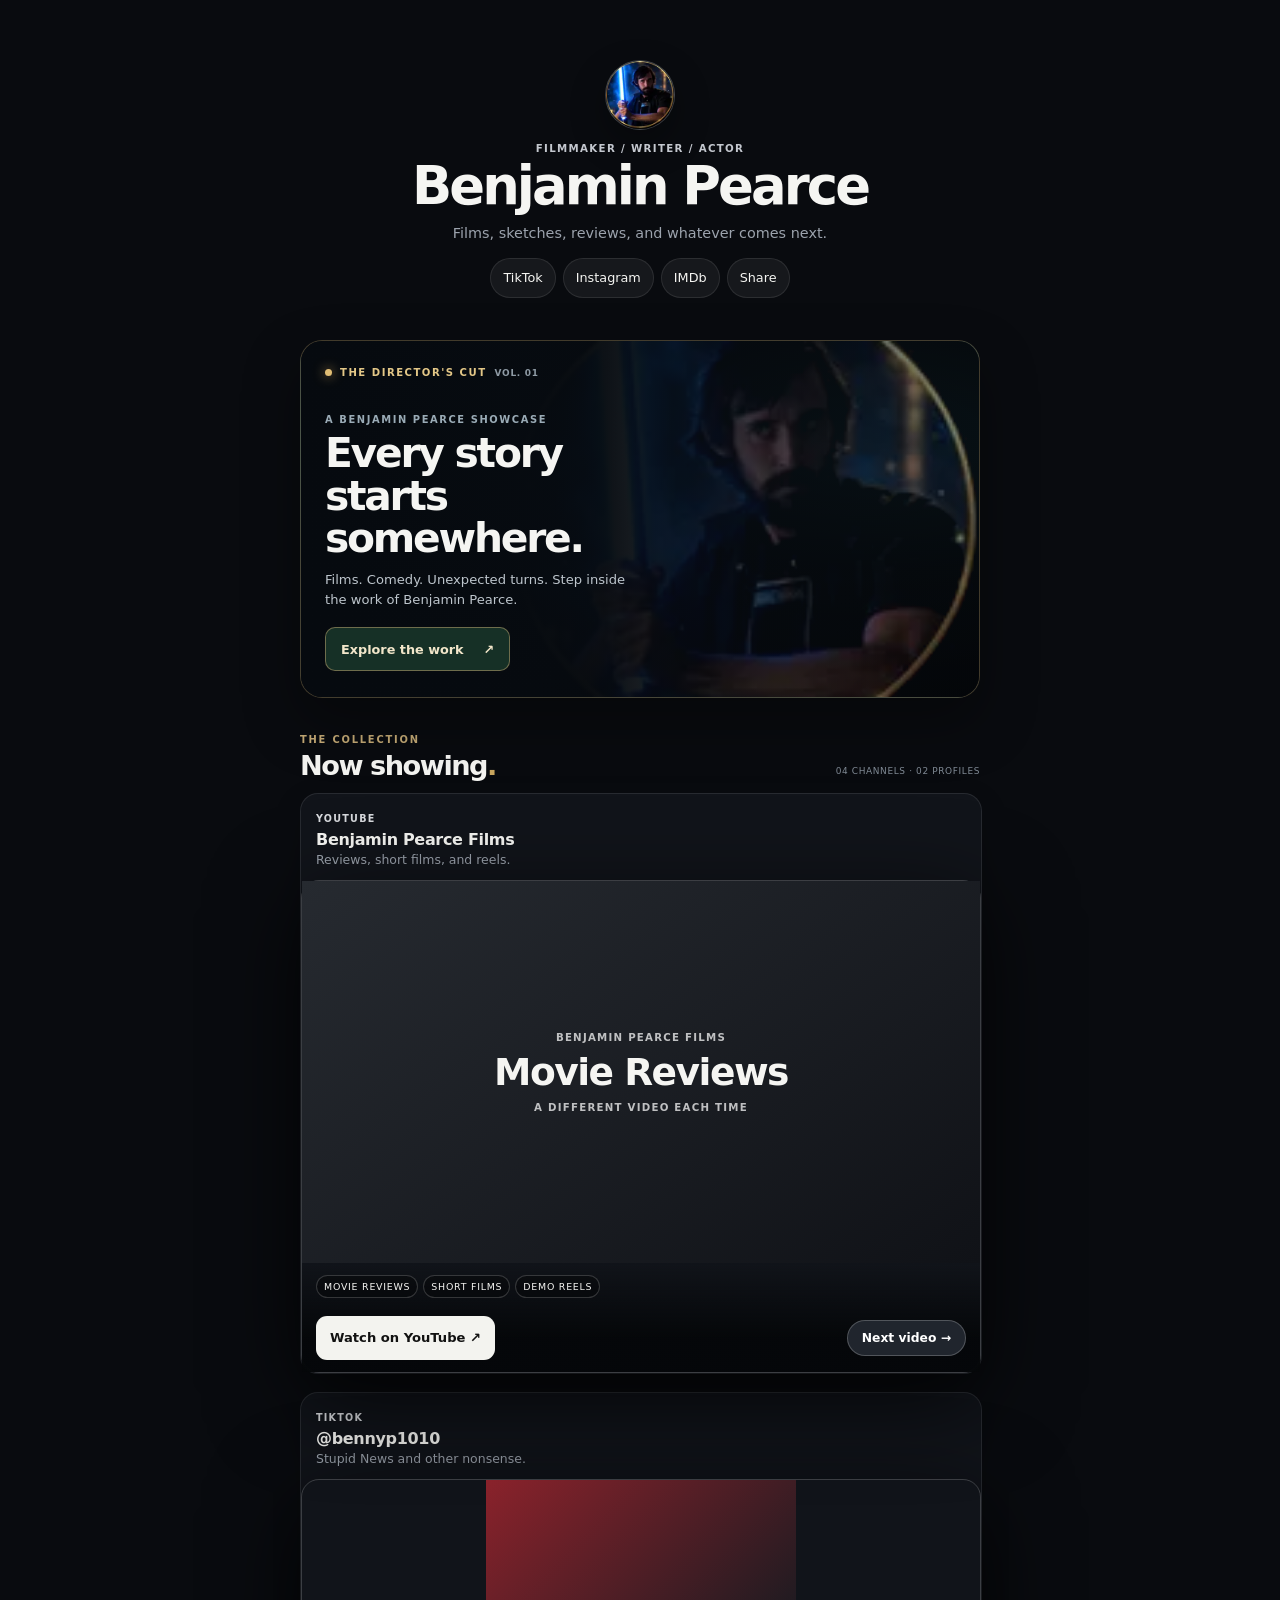
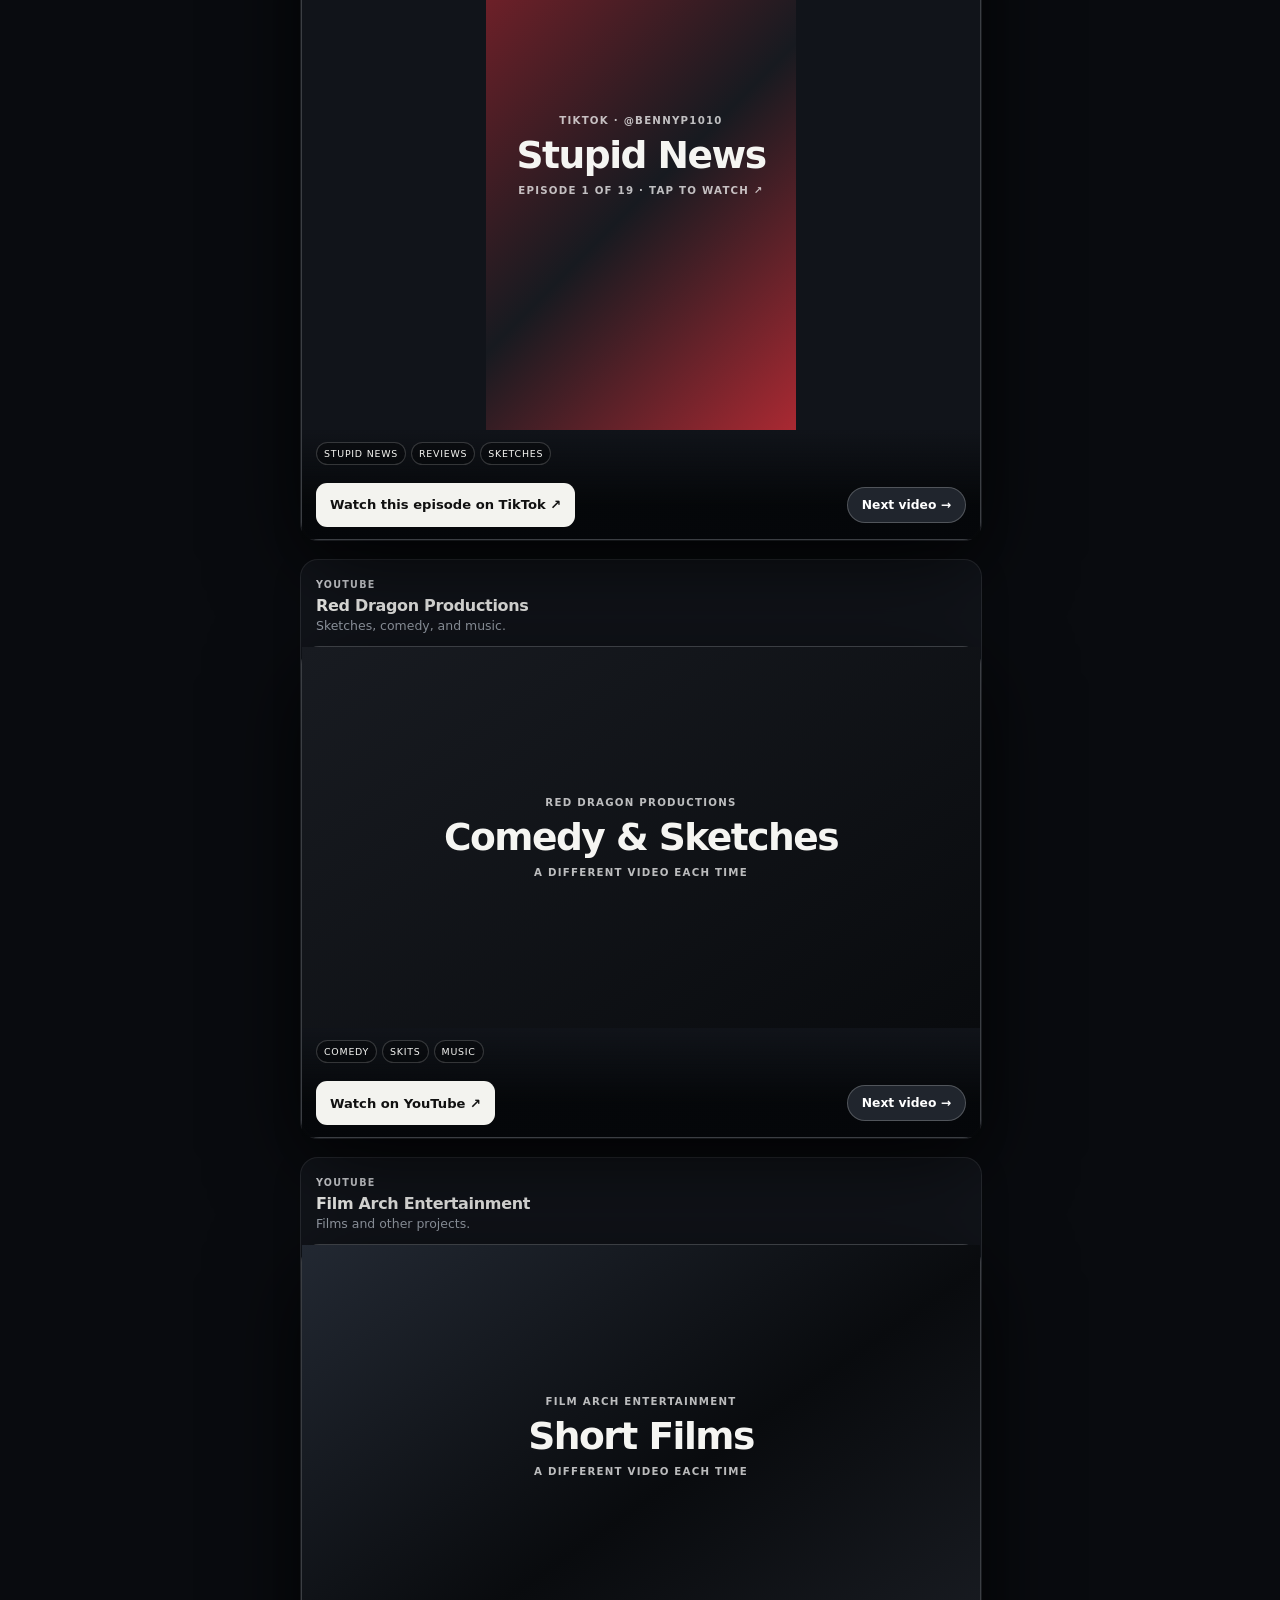
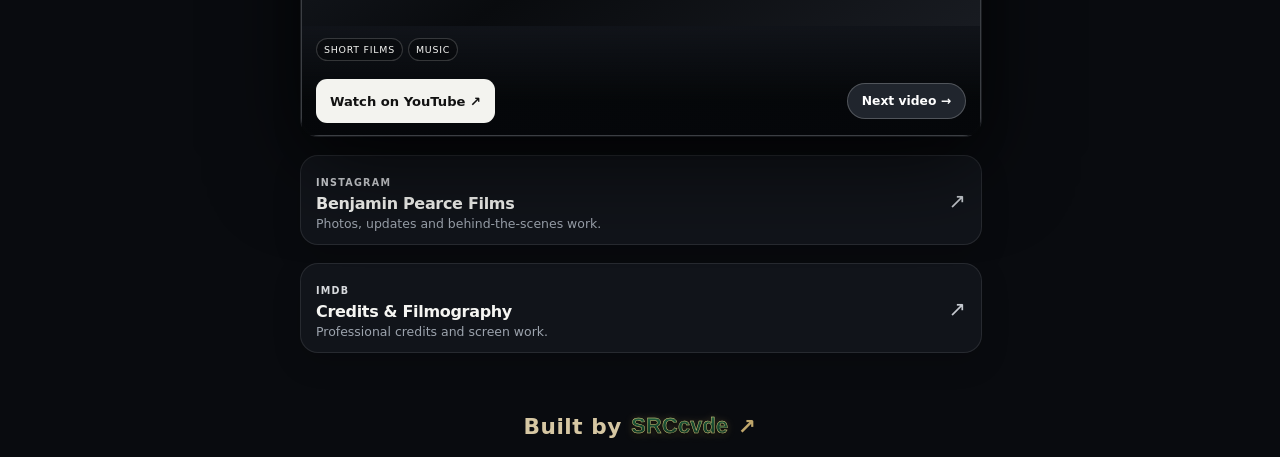
==== commit dbb06524: "Remove collection category buttons" ====
--- a/index.html
+++ b/index.html
@@ -38,7 +38,7 @@
         <div class="director-content"><p class="director-kicker"><span class="on-air-dot"></span> THE DIRECTOR'S CUT <span class="edition">VOL. 01</span></p><p class="director-overline">A BENJAMIN PEARCE SHOWCASE</p><h2 id="directorTitle">Every story starts somewhere.</h2><p>Films. Comedy. Unexpected turns. Step inside the work of Benjamin Pearce.</p><a class="director-action" href="#mediaFeed">Explore the work <span aria-hidden="true">↗</span></a></div>
       </section>
       <div class="showcase-heading"><div><span class="showcase-eyebrow">THE COLLECTION</span><h2>Now showing<span class="showcase-period">.</span></h2></div><span class="showcase-count">04 CHANNELS · 02 PROFILES</span></div>
-      <nav class="collection-nav" aria-label="Browse content"><button type="button" class="collection-chip selected" data-collection="all" aria-pressed="true">All work</button><button type="button" class="collection-chip" data-collection="films" aria-pressed="false">Films</button><button type="button" class="collection-chip" data-collection="comedy" aria-pressed="false">Comedy & news</button><button type="button" class="collection-chip" data-collection="social" aria-pressed="false">Social & credits</button></nav>
+
       <section class="media-feed" id="mediaFeed" aria-label="Benjamin Pearce media channels">
 
         <article class="media-card" data-collection="films" data-categories="reviews shorts reels" data-source="youtube" data-playlist="CQv0PX1zvoA,UG8G6k8LzXk,_0rj5gMBPRA,R5pkL6bxWOs">
--- a/styles.css
+++ b/styles.css
@@ -157,3 +157,33 @@
 
 /* r33: bold forest-green wordmark, fine champagne-gold edge, discreet lift. */
 .brand-footer-link strong{font-family:Arial,Helvetica,sans-serif!important;font-weight:900!important;letter-spacing:.015em!important;background:linear-gradient(180deg,#276b46 0%,#174d32 42%,#0c3020 100%)!important;background-clip:text!important;-webkit-background-clip:text!important;-webkit-text-fill-color:transparent!important;-webkit-text-stroke:.45px #e7c77a!important;text-shadow:none!important;filter:drop-shadow(0 2px 2px rgba(0,0,0,.8)) drop-shadow(0 0 3px rgba(231,199,122,.20))!important}
+
+/* r35 — cinematic editorial showcase; original inline video feed remains intact. */
+.director-cut{position:relative;isolation:isolate;overflow:hidden;width:min(100%,var(--max));min-height:325px;margin:12px auto 30px;border:1px solid rgba(214,183,112,.28);border-radius:22px;background:radial-gradient(ellipse at 83% 28%,#183c48 0%,#101b24 36%,#080b11 80%);box-shadow:0 24px 55px rgba(0,0,0,.35)}
+.director-cut:before{content:"";position:absolute;inset:0;z-index:-1;background:linear-gradient(90deg,rgba(6,10,15,.99) 0%,rgba(6,10,15,.92) 45%,rgba(6,10,15,.23) 100%)}
+.director-art{position:absolute;inset:0 0 0 31%;z-index:-2;opacity:.65;mask-image:linear-gradient(90deg,transparent,#000 35%)}
+.director-art img{width:100%;height:100%;object-fit:cover;object-position:48% 45%;filter:saturate(.86) contrast(1.1)}
+.director-content{position:relative;z-index:1;display:flex;flex-direction:column;align-items:flex-start;justify-content:flex-end;min-height:325px;padding:26px 24px}
+.director-kicker{display:flex;align-items:center;gap:8px;margin:0 0 auto;color:#e3c787;font-size:.63rem;font-weight:850;letter-spacing:.15em}
+.on-air-dot{height:7px;width:7px;flex:none;border-radius:50%;background:#e0bd74;box-shadow:0 0 12px #bd9652}
+.edition{color:#8f9ba5;font-size:.56rem;letter-spacing:.08em}
+.director-overline{color:#9aabb6;font-size:.62rem;letter-spacing:.16em;font-weight:800;margin:36px 0 7px}
+.director-content h2{font-size:clamp(1.8rem,6.8vw,2.55rem);letter-spacing:-.055em;line-height:1.04;max-width:350px;margin:0 0 10px;text-wrap:balance}
+.director-content>p:not(.director-kicker):not(.director-overline){max-width:305px;font-size:.82rem;line-height:1.55;color:#bdc5cc;margin:0 0 17px}
+.director-action{display:inline-flex;gap:20px;align-items:center;justify-content:space-between;padding:11px 15px;min-height:44px;border-radius:10px;border:1px solid rgba(230,196,128,.42);background:rgba(25,53,42,.9);color:#f2e6ca;font-size:.8rem;font-weight:800;text-decoration:none}
+.director-action:hover{background:#245b41}
+.showcase-heading{width:min(100%,var(--max));margin:0 auto 12px;display:flex;align-items:end;justify-content:space-between;gap:12px}
+.showcase-eyebrow{font-size:.62rem;letter-spacing:.18em;font-weight:800;color:#c7ac77}
+.showcase-heading h2{font-size:1.7rem;letter-spacing:-.055em;margin:3px 0 0}
+.showcase-period{color:#c9a65e}
+.showcase-count{font-size:.56rem;color:#818b96;letter-spacing:.07em;text-align:right;padding-bottom:5px}
+.collection-nav{width:min(100%,var(--max));margin:0 auto 18px;display:flex;gap:8px;overflow-x:auto;scrollbar-width:none;padding:2px 0 8px}
+.collection-nav::-webkit-scrollbar{display:none}
+.collection-chip{flex:none;min-height:38px;padding:8px 13px;border-radius:999px;border:1px solid rgba(220,224,230,.16);background:#141820;color:#c3c8ce;font-size:.76rem;font-weight:750;cursor:pointer}
+.collection-chip.selected{background:#e9d8b2;color:#141a17;border-color:#e9d8b2}
+.media-card[hidden]{display:none!important}
+.hero{animation:showcase-in .65s ease both}
+.director-cut{animation:showcase-in .7s .08s ease both}
+@keyframes showcase-in{from{opacity:0;transform:translateY(10px)}to{opacity:1;transform:translateY(0)}}
+@media(max-width:420px){.director-content{padding:21px 18px}.director-art{left:25%;opacity:.45}.director-content h2{max-width:270px}.showcase-count{font-size:.5rem}}
+@media(prefers-reduced-motion:reduce){.hero,.director-cut{animation:none!important}}
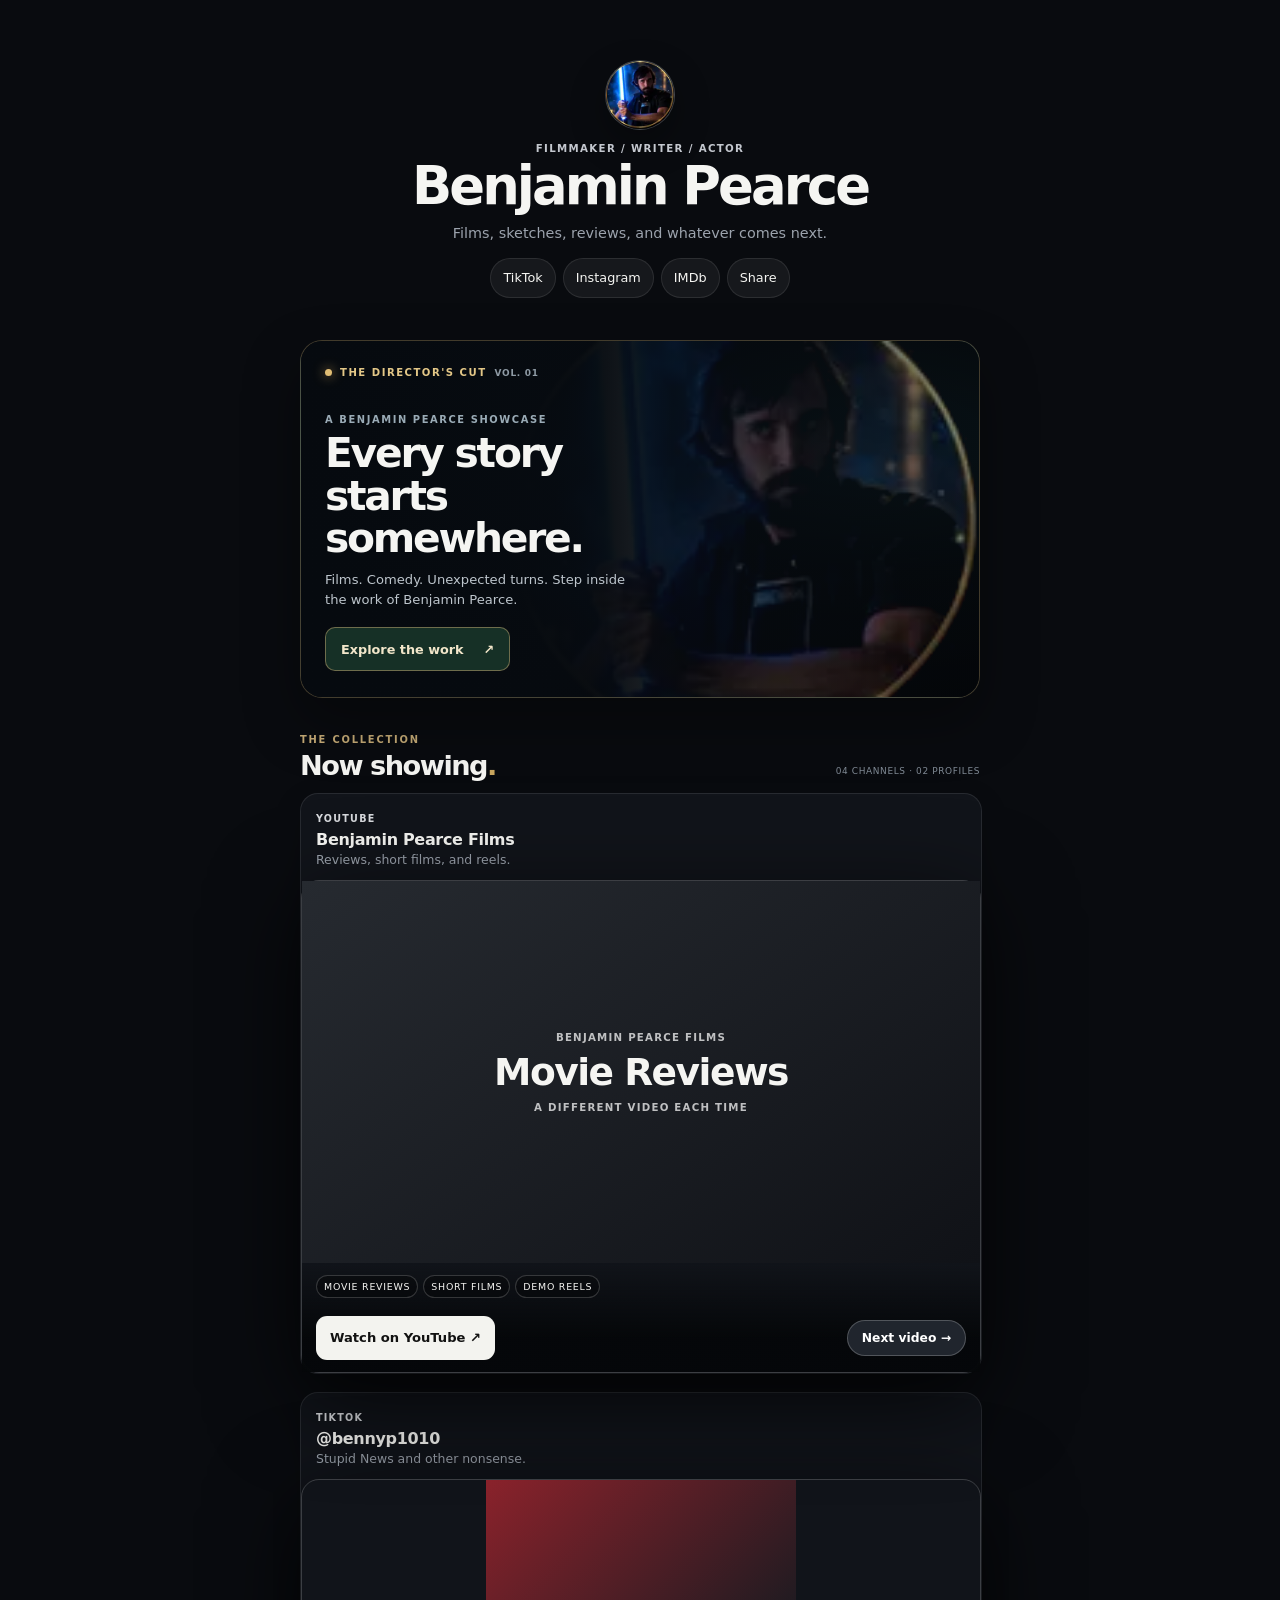
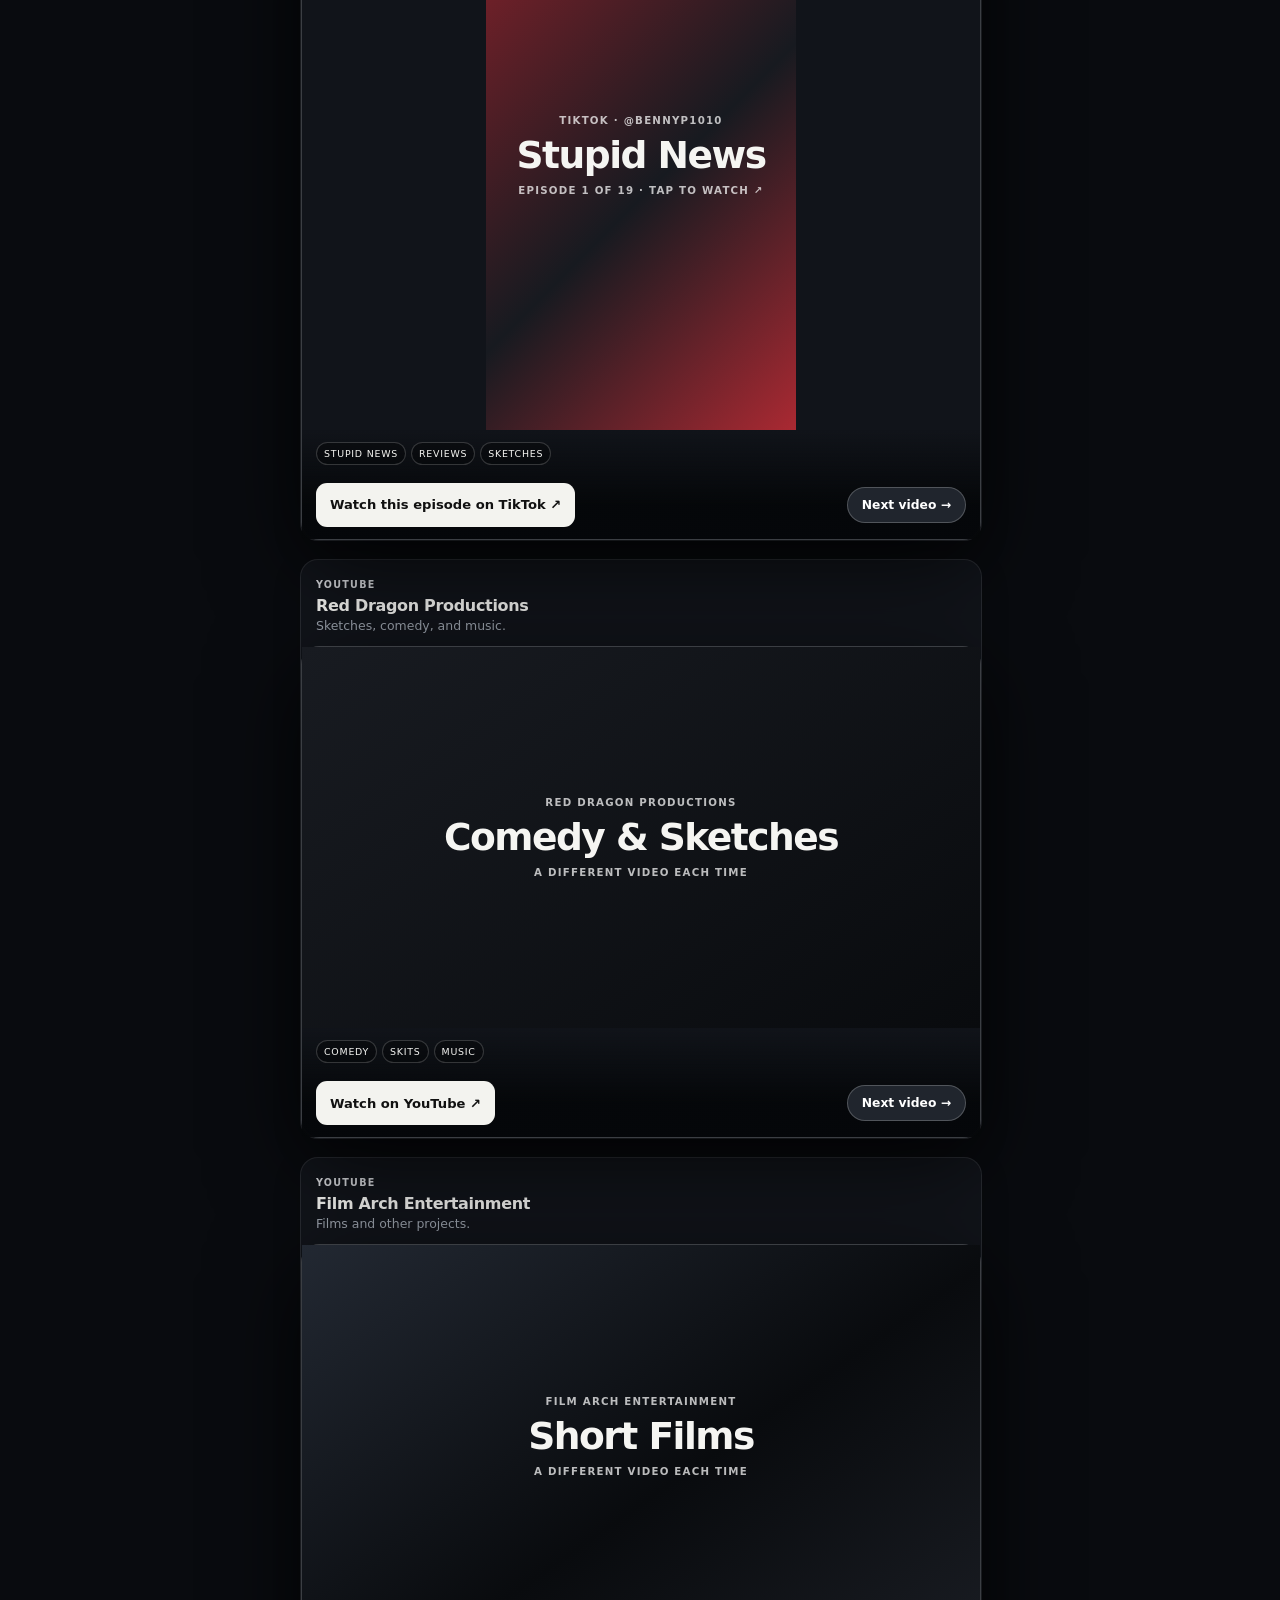
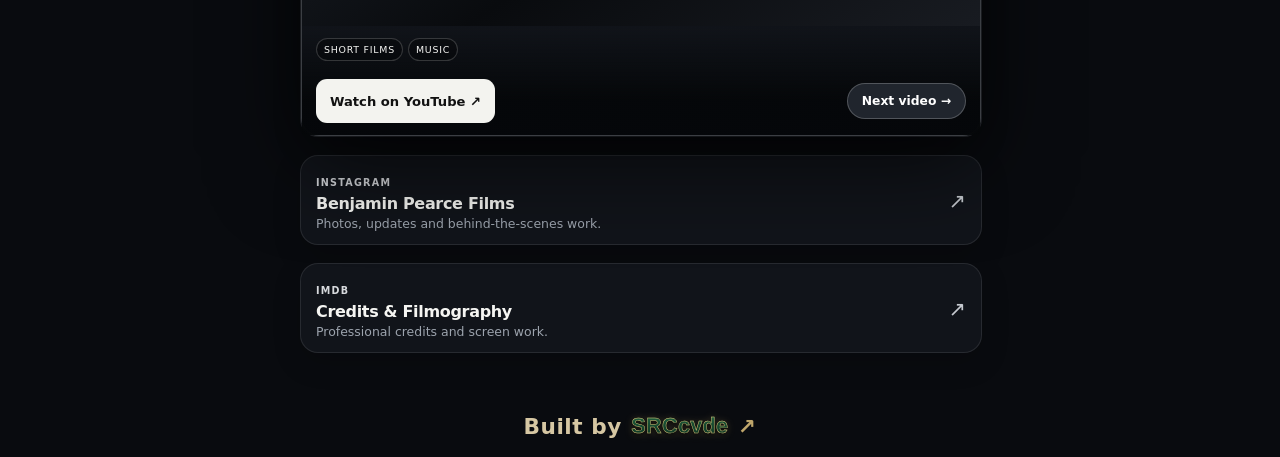
==== commit 5ebede28: "Add premiere labels and playlist counters" ====
--- a/index.html
+++ b/index.html
@@ -17,7 +17,7 @@
 <body>
   <div class="app-shell">
     <header class="hero" id="profileTop">
-      <div class="portrait" aria-label="Benjamin Pearce profile photo" role="img"><img alt="" src="./ben-cinematic-avatar.webp" /></div>
+      <div class="portrait premiere-portrait" aria-label="Benjamin Pearce profile photo" role="img"><img alt="" src="./ben-cinematic-avatar.webp" /></div>
       <div class="hero-copy">
         <p class="eyebrow">Filmmaker / Writer / Actor</p>
         <h1>Benjamin Pearce</h1>
@@ -52,6 +52,7 @@
           </div>
           <div class="card-expanded">
             <div class="preview-frame landscape">
+              <span class="premiere-frame-label" aria-hidden="true">PREVIEW · NOW SHOWING</span>
               <iframe class="media-embed youtube-embed" title="Benjamin Pearce Films videos" data-src="" allow="autoplay; encrypted-media; picture-in-picture" allowfullscreen></iframe>
               <div class="player-status" aria-hidden="true"><span class="player-spinner"></span><small>Loading preview</small></div>
               <div class="embed-poster review"><span>Benjamin Pearce Films</span><strong>Movie Reviews</strong><small>A different video each time</small></div>
@@ -63,7 +64,7 @@
                 <span class="category-tag">Demo Reels</span>
               </div>
               <a class="visit-button" href="https://youtube.com/@benjaminpearcefilms?si=3b_tAPRrUwsw546F" target="_blank" rel="noreferrer">Watch on YouTube ↗</a>
-              <button class="next-video" type="button" aria-label="Play next video">Next video →</button>
+              <span class="video-counter" aria-live="polite"></span><button class="next-video" type="button" aria-label="Play next video">Next video →</button>
             </div>
           </div>
         </article>
@@ -79,6 +80,7 @@
           </div>
           <div class="card-expanded">
             <div class="preview-frame portrait-video">
+              <span class="premiere-frame-label" aria-hidden="true">PREVIEW · NOW SHOWING</span>
               <div class="tiktok-media"><iframe class="media-embed tiktok-embed" title="Stupid News TikTok episode" loading="lazy" allow="encrypted-media; fullscreen; picture-in-picture" allowfullscreen></iframe>
                 <div class="player-status" aria-hidden="true"><span class="player-spinner"></span><small>Loading preview</small></div>
               <div class="embed-poster news"><span>TikTok · @bennyp1010</span><strong>Stupid News</strong><small class="tiktok-episode">Episode 1 of 19 · Tap to watch ↗</small></div>
@@ -91,7 +93,7 @@
                 <span class="category-tag">Sketches</span>
               </div>
               <a class="visit-button tiktok-watch" href="https://www.tiktok.com/t/ZPLjj8xga/" target="_blank" rel="noopener noreferrer">Watch this episode on TikTok ↗</a>
-              <button class="next-video" type="button" aria-label="Play next video">Next video →</button>
+              <span class="video-counter" aria-live="polite"></span><button class="next-video" type="button" aria-label="Play next video">Next video →</button>
             </div>
           </div>
         </article>
@@ -107,6 +109,7 @@
           </div>
           <div class="card-expanded">
             <div class="preview-frame landscape">
+              <span class="premiere-frame-label" aria-hidden="true">PREVIEW · NOW SHOWING</span>
               <iframe class="media-embed youtube-embed" title="Red Dragon Productions videos" data-src="" allow="autoplay; encrypted-media; picture-in-picture" allowfullscreen></iframe>
               <div class="player-status" aria-hidden="true"><span class="player-spinner"></span><small>Loading preview</small></div>
               <div class="embed-poster comedy"><span>Red Dragon Productions</span><strong>Comedy & Sketches</strong><small>A different video each time</small></div>
@@ -118,7 +121,7 @@
                 <span class="category-tag">Music</span>
               </div>
               <a class="visit-button" href="https://youtube.com/@reddragonproductions?si=Fs-eHRM4Cp_fD9hI" target="_blank" rel="noreferrer">Watch on YouTube ↗</a>
-              <button class="next-video" type="button" aria-label="Play next video">Next video →</button>
+              <span class="video-counter" aria-live="polite"></span><button class="next-video" type="button" aria-label="Play next video">Next video →</button>
             </div>
           </div>
         </article>
@@ -134,6 +137,7 @@
           </div>
           <div class="card-expanded">
             <div class="preview-frame landscape">
+              <span class="premiere-frame-label" aria-hidden="true">PREVIEW · NOW SHOWING</span>
               <iframe class="media-embed youtube-embed" title="Film Arch Entertainment videos" data-src="" allow="autoplay; encrypted-media; picture-in-picture" allowfullscreen></iframe>
               <div class="player-status" aria-hidden="true"><span class="player-spinner"></span><small>Loading preview</small></div>
               <div class="embed-poster shorts"><span>Film Arch Entertainment</span><strong>Short Films</strong><small>A different video each time</small></div>
@@ -144,7 +148,7 @@
                 <span class="category-tag">Music</span>
               </div>
               <a class="visit-button" href="https://youtube.com/@filmarchentertainment?si=kKjuXbi9GsBXjgEH" target="_blank" rel="noreferrer">Watch on YouTube ↗</a>
-              <button class="next-video" type="button" aria-label="Play next video">Next video →</button>
+              <span class="video-counter" aria-live="polite"></span><button class="next-video" type="button" aria-label="Play next video">Next video →</button>
             </div>
           </div>
         </article>
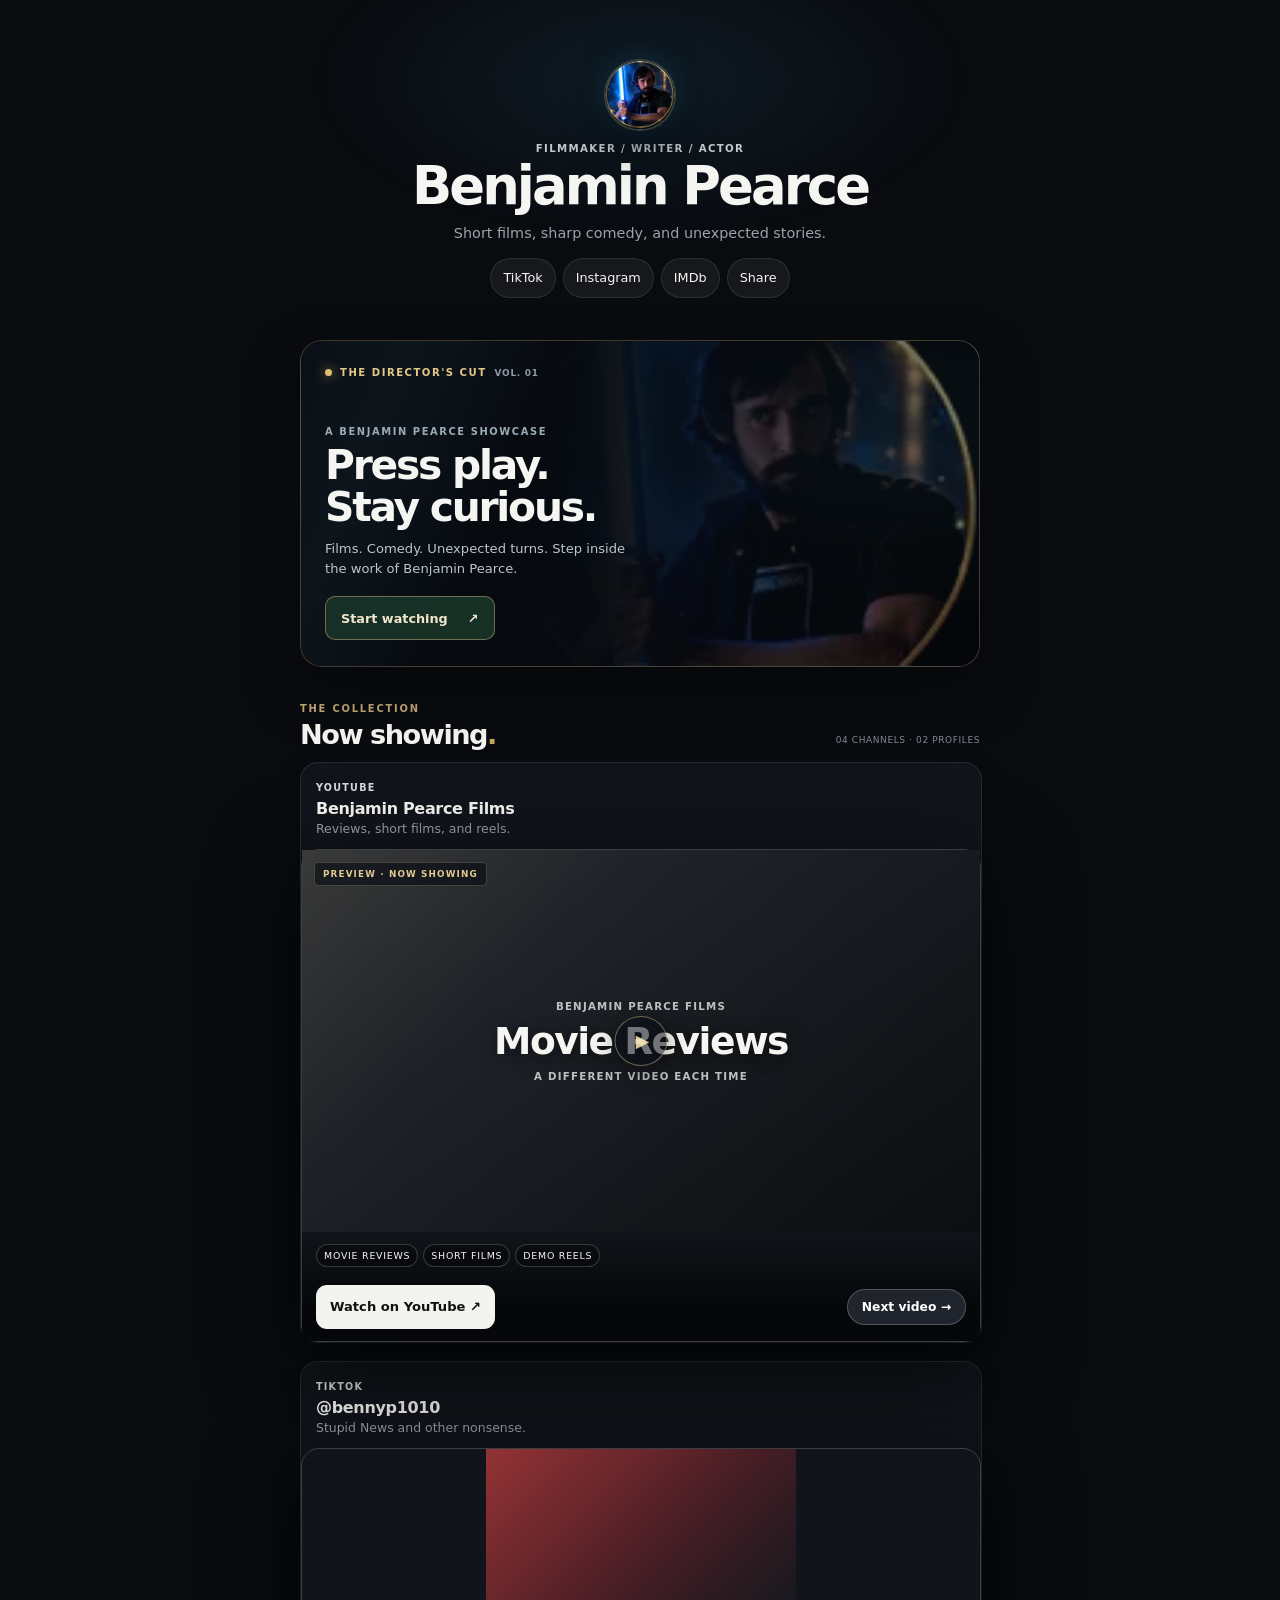
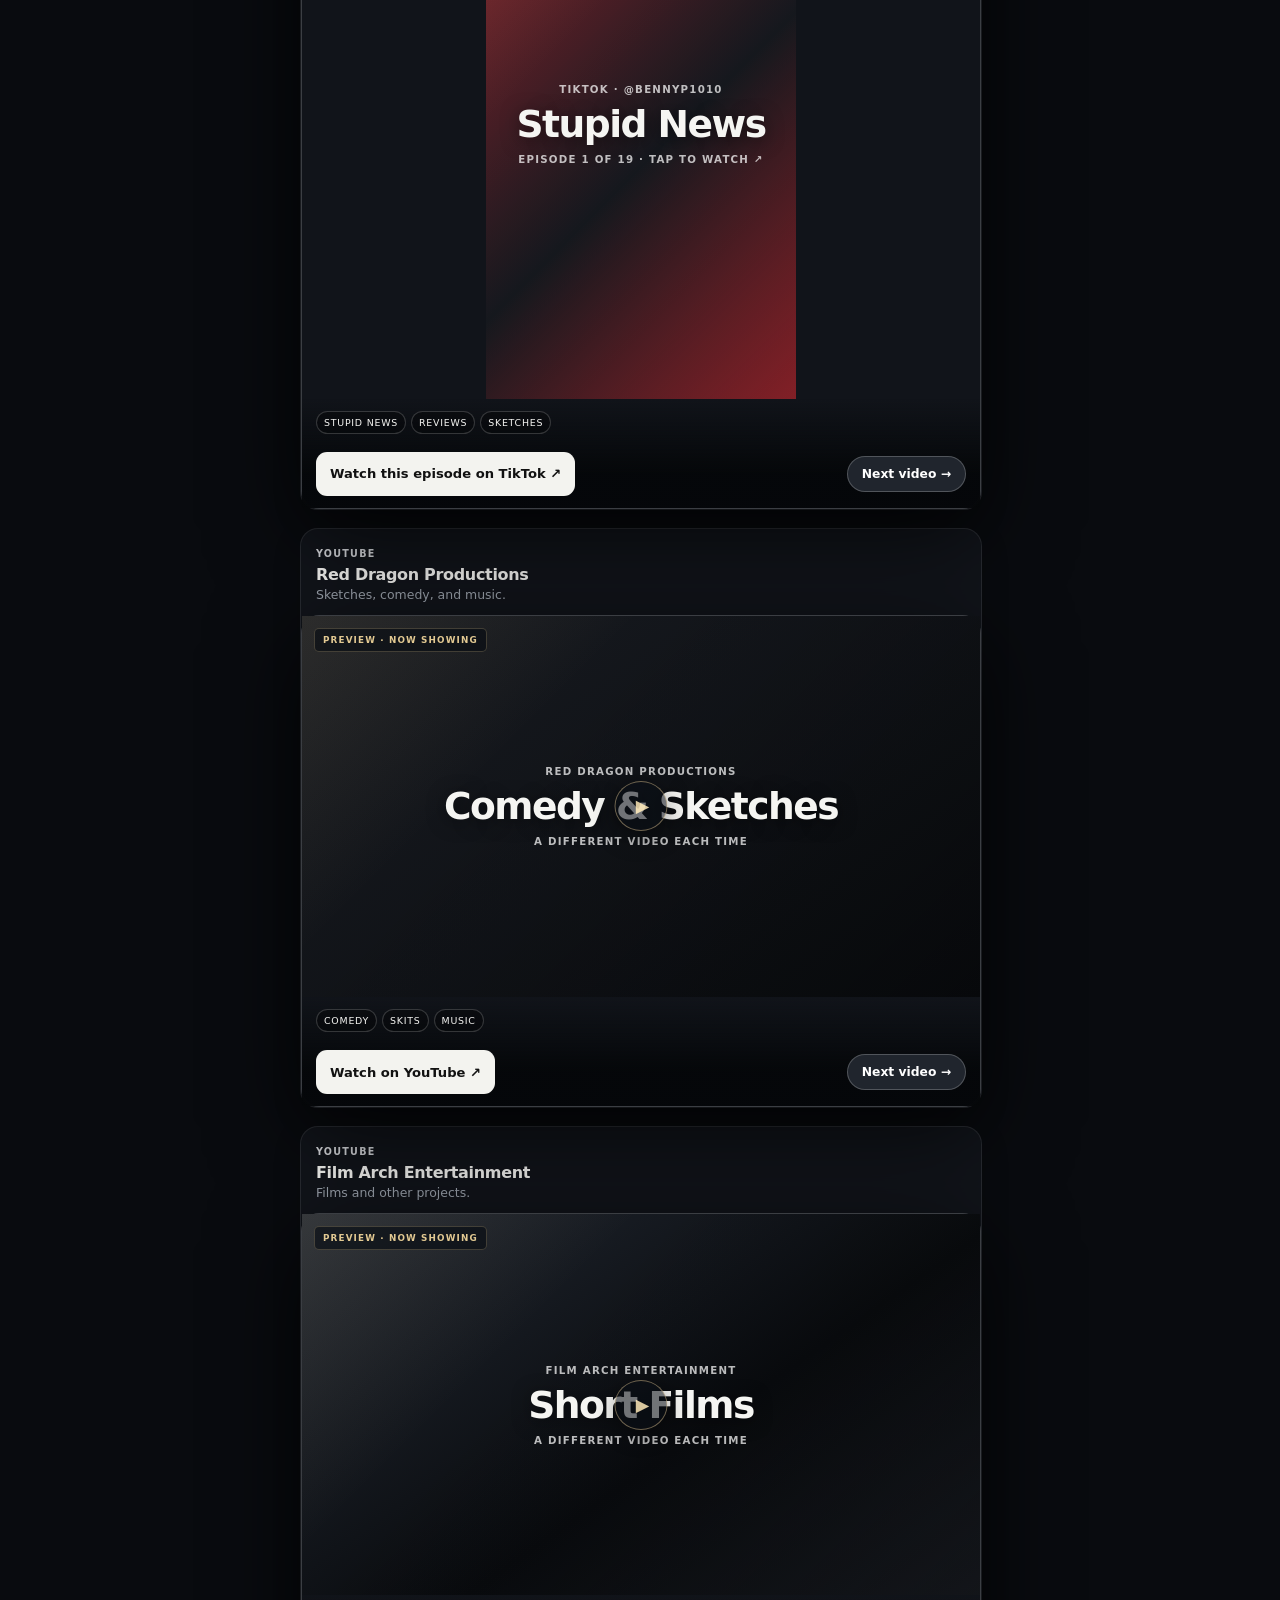
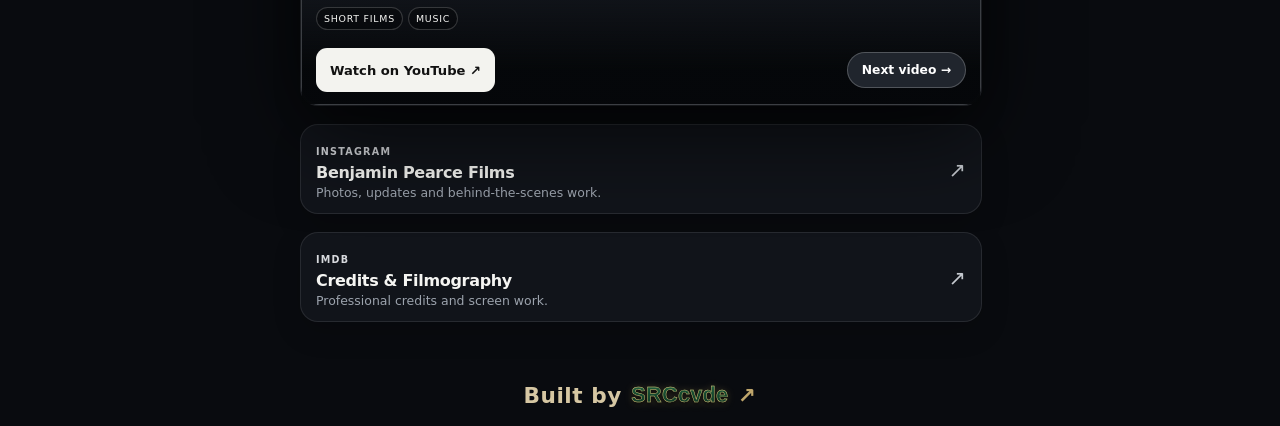
==== commit 7c5043d9: "Improve visitor-first messaging and add explicit play controls" ====
--- a/index.html
+++ b/index.html
@@ -21,7 +21,7 @@
       <div class="hero-copy">
         <p class="eyebrow">Filmmaker / Writer / Actor</p>
         <h1>Benjamin Pearce</h1>
-        <p class="lede">Films, sketches, reviews, and whatever comes next.</p>
+        <p class="lede">Short films, sharp comedy, and unexpected stories.</p>
       </div>
       <nav class="social-row" aria-label="Social profiles">
         <a href="https://www.tiktok.com/@bennyp1010?_r=1&_t=ZP-9ALxzcQ5oSM" target="_blank" rel="noreferrer">TikTok</a>
@@ -35,7 +35,7 @@
     <main>
       <section class="director-cut" aria-labelledby="directorTitle">
         <div class="director-art" aria-hidden="true"><img src="./ben-cinematic-avatar.webp" alt="" loading="eager" /></div>
-        <div class="director-content"><p class="director-kicker"><span class="on-air-dot"></span> THE DIRECTOR'S CUT <span class="edition">VOL. 01</span></p><p class="director-overline">A BENJAMIN PEARCE SHOWCASE</p><h2 id="directorTitle">Every story starts somewhere.</h2><p>Films. Comedy. Unexpected turns. Step inside the work of Benjamin Pearce.</p><a class="director-action" href="#mediaFeed">Explore the work <span aria-hidden="true">↗</span></a></div>
+        <div class="director-content"><p class="director-kicker"><span class="on-air-dot"></span> THE DIRECTOR'S CUT <span class="edition">VOL. 01</span></p><p class="director-overline">A BENJAMIN PEARCE SHOWCASE</p><h2 id="directorTitle">Press play. Stay curious.</h2><p>Films. Comedy. Unexpected turns. Step inside the work of Benjamin Pearce.</p><a class="director-action" href="#mediaFeed">Start watching <span aria-hidden="true">↗</span></a></div>
       </section>
       <div class="showcase-heading"><div><span class="showcase-eyebrow">THE COLLECTION</span><h2>Now showing<span class="showcase-period">.</span></h2></div><span class="showcase-count">04 CHANNELS · 02 PROFILES</span></div>
 
@@ -52,6 +52,7 @@
           </div>
           <div class="card-expanded">
             <div class="preview-frame landscape">
+              <button class="preview-play" type="button" aria-label="Play video">▶ Play video</button>
               <span class="premiere-frame-label" aria-hidden="true">PREVIEW · NOW SHOWING</span>
               <iframe class="media-embed youtube-embed" title="Benjamin Pearce Films videos" data-src="" allow="autoplay; encrypted-media; picture-in-picture" allowfullscreen></iframe>
               <div class="player-status" aria-hidden="true"><span class="player-spinner"></span><small>Loading preview</small></div>
@@ -80,6 +81,7 @@
           </div>
           <div class="card-expanded">
             <div class="preview-frame portrait-video">
+              <button class="preview-play" type="button" aria-label="Play video">▶ Play video</button>
               <span class="premiere-frame-label" aria-hidden="true">PREVIEW · NOW SHOWING</span>
               <div class="tiktok-media"><iframe class="media-embed tiktok-embed" title="Stupid News TikTok episode" loading="lazy" allow="encrypted-media; fullscreen; picture-in-picture" allowfullscreen></iframe>
                 <div class="player-status" aria-hidden="true"><span class="player-spinner"></span><small>Loading preview</small></div>
@@ -109,6 +111,7 @@
           </div>
           <div class="card-expanded">
             <div class="preview-frame landscape">
+              <button class="preview-play" type="button" aria-label="Play video">▶ Play video</button>
               <span class="premiere-frame-label" aria-hidden="true">PREVIEW · NOW SHOWING</span>
               <iframe class="media-embed youtube-embed" title="Red Dragon Productions videos" data-src="" allow="autoplay; encrypted-media; picture-in-picture" allowfullscreen></iframe>
               <div class="player-status" aria-hidden="true"><span class="player-spinner"></span><small>Loading preview</small></div>
@@ -137,6 +140,7 @@
           </div>
           <div class="card-expanded">
             <div class="preview-frame landscape">
+              <button class="preview-play" type="button" aria-label="Play video">▶ Play video</button>
               <span class="premiere-frame-label" aria-hidden="true">PREVIEW · NOW SHOWING</span>
               <iframe class="media-embed youtube-embed" title="Film Arch Entertainment videos" data-src="" allow="autoplay; encrypted-media; picture-in-picture" allowfullscreen></iframe>
               <div class="player-status" aria-hidden="true"><span class="player-spinner"></span><small>Loading preview</small></div>
--- a/styles.css
+++ b/styles.css
@@ -187,3 +187,24 @@
 @keyframes showcase-in{from{opacity:0;transform:translateY(10px)}to{opacity:1;transform:translateY(0)}}
 @media(max-width:420px){.director-content{padding:21px 18px}.director-art{left:25%;opacity:.45}.director-content h2{max-width:270px}.showcase-count{font-size:.5rem}}
 @media(prefers-reduced-motion:reduce){.hero,.director-cut{animation:none!important}}
+
+/* r37: Premiere Experience — lighting, tactile poster overlays, and episode counters. */
+.hero{position:relative;isolation:isolate}
+.hero:before{content:"";position:absolute;inset:-38px -12px auto;z-index:-1;height:260px;pointer-events:none;background:radial-gradient(ellipse at 50% 35%,rgba(46,117,158,.16),transparent 66%);animation:premiere-breathe 7s ease-in-out infinite alternate}
+.premiere-portrait{position:relative;box-shadow:0 0 0 1px rgba(211,185,126,.26),0 0 30px rgba(36,112,160,.24),0 18px 42px rgba(0,0,0,.5)!important}
+.premiere-portrait:after{content:"";position:absolute;inset:0;pointer-events:none;border-radius:inherit;box-shadow:inset 0 0 22px rgba(67,153,201,.13)}
+.director-cut:after{content:"";position:absolute;inset:-40% -20%;z-index:-1;pointer-events:none;background:linear-gradient(112deg,transparent 32%,rgba(102,170,197,.07) 49%,transparent 62%);transform:translateX(-30%);animation:premiere-light 10s ease-in-out infinite alternate}
+.media-card .preview-frame{isolation:isolate}
+.media-card .embed-poster{overflow:hidden}
+.media-card .embed-poster:after{content:"";position:absolute;inset:0;pointer-events:none;background:linear-gradient(135deg,rgba(222,195,137,.10),transparent 32%,rgba(0,0,0,.24));}
+.media-card .embed-poster strong{position:relative;z-index:1;text-shadow:0 3px 18px rgba(0,0,0,.5)}
+.media-card .embed-poster span,.media-card .embed-poster small{position:relative;z-index:1}
+.media-card .preview-frame:before{content:"▶";position:absolute;z-index:2;left:50%;top:50%;transform:translate(-50%,-50%);display:grid;place-items:center;width:48px;height:48px;padding-left:3px;border-radius:50%;border:1px solid rgba(232,204,150,.5);background:rgba(10,16,23,.62);color:#f0dcae;font-size:1.1rem;pointer-events:none;box-shadow:0 6px 25px rgba(0,0,0,.4);opacity:.9}
+.media-card.playing .preview-frame:before{opacity:0}
+.media-card .premiere-frame-label{position:absolute;top:12px;left:12px;z-index:2;font-size:.55rem;letter-spacing:.13em;font-weight:850;color:#e2c992;background:rgba(8,12,18,.62);border:1px solid rgba(226,201,146,.24);border-radius:5px;padding:6px 8px;pointer-events:none}
+.media-card.playing .premiere-frame-label{opacity:0}
+.video-counter{margin-left:auto;font-size:.69rem;letter-spacing:.1em;font-weight:800;color:#d3b778;font-variant-numeric:tabular-nums}
+.media-card .next-video{margin-left:0!important}
+@keyframes premiere-breathe{from{opacity:.45;transform:scale(.96)}to{opacity:1;transform:scale(1.06)}}
+@keyframes premiere-light{from{transform:translateX(-40%)}to{transform:translateX(40%)}}
+@media(prefers-reduced-motion:reduce){.hero:before,.director-cut:after{animation:none!important}}
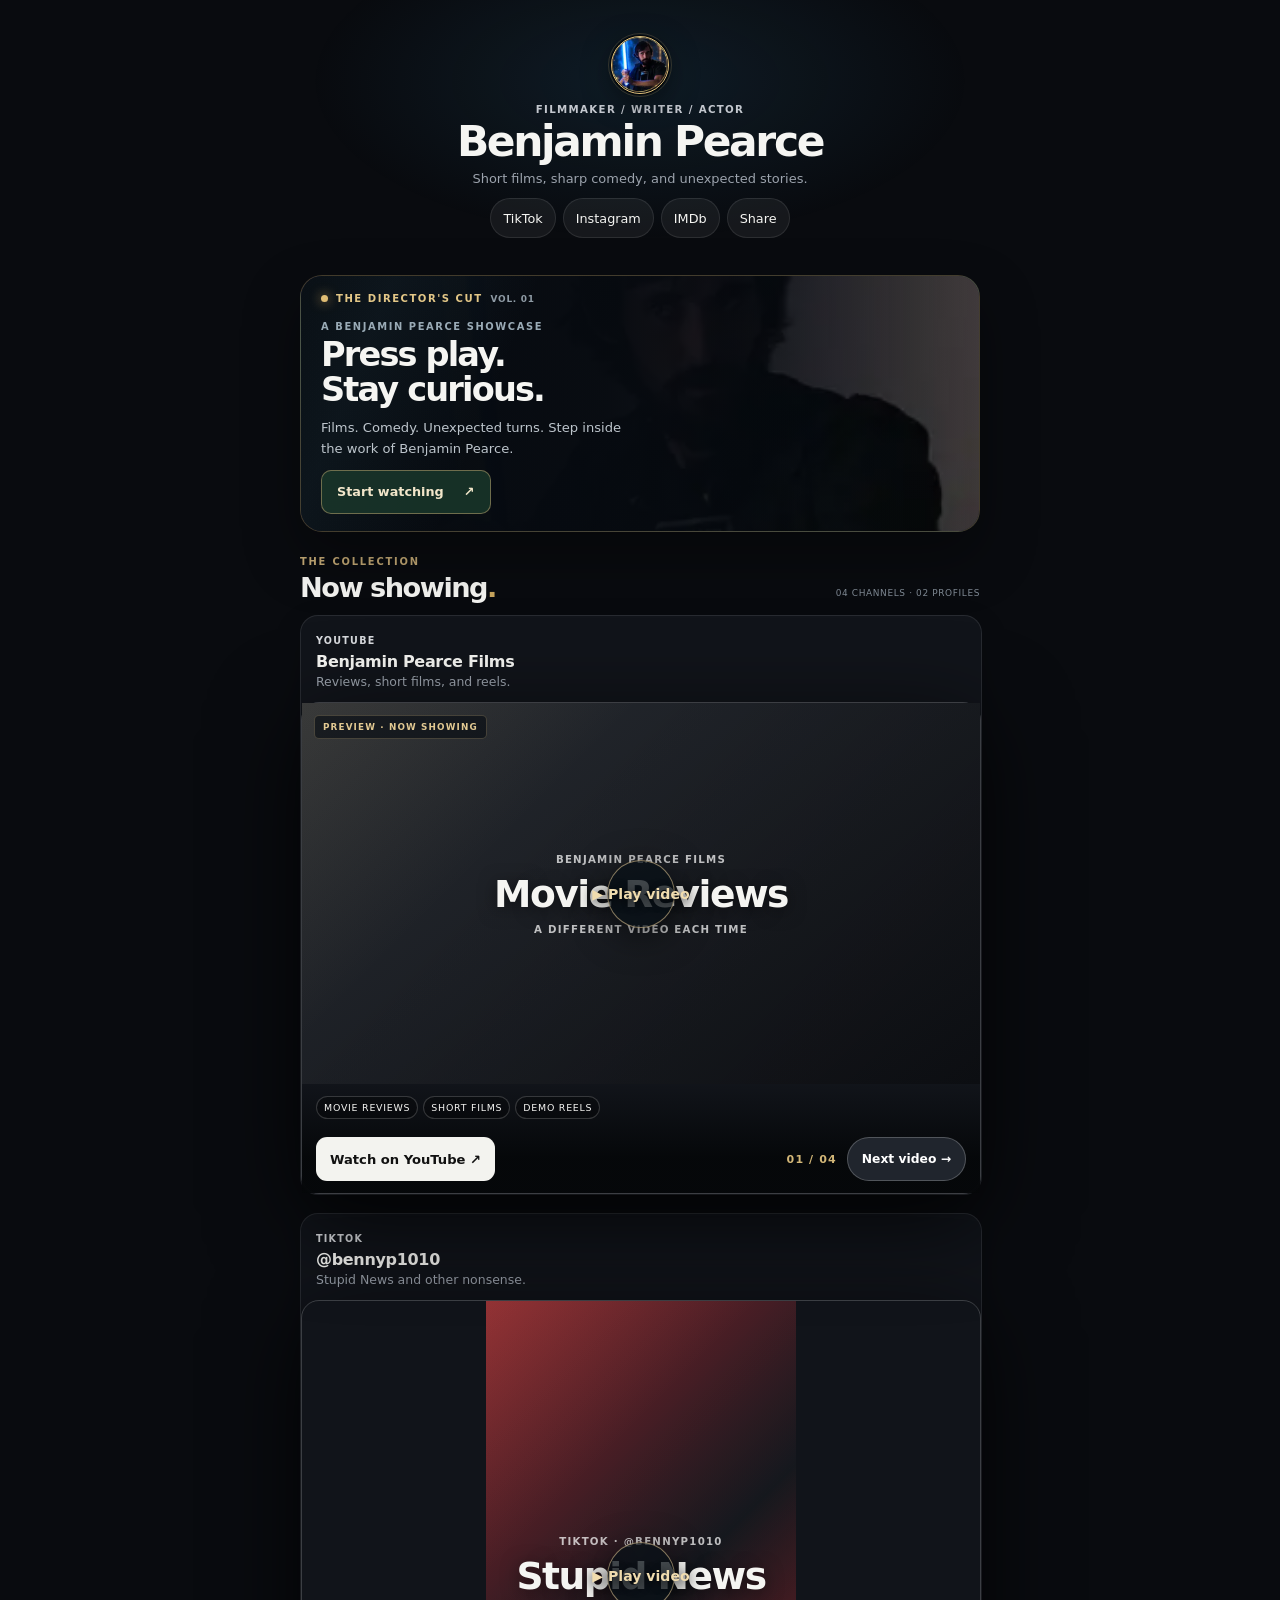
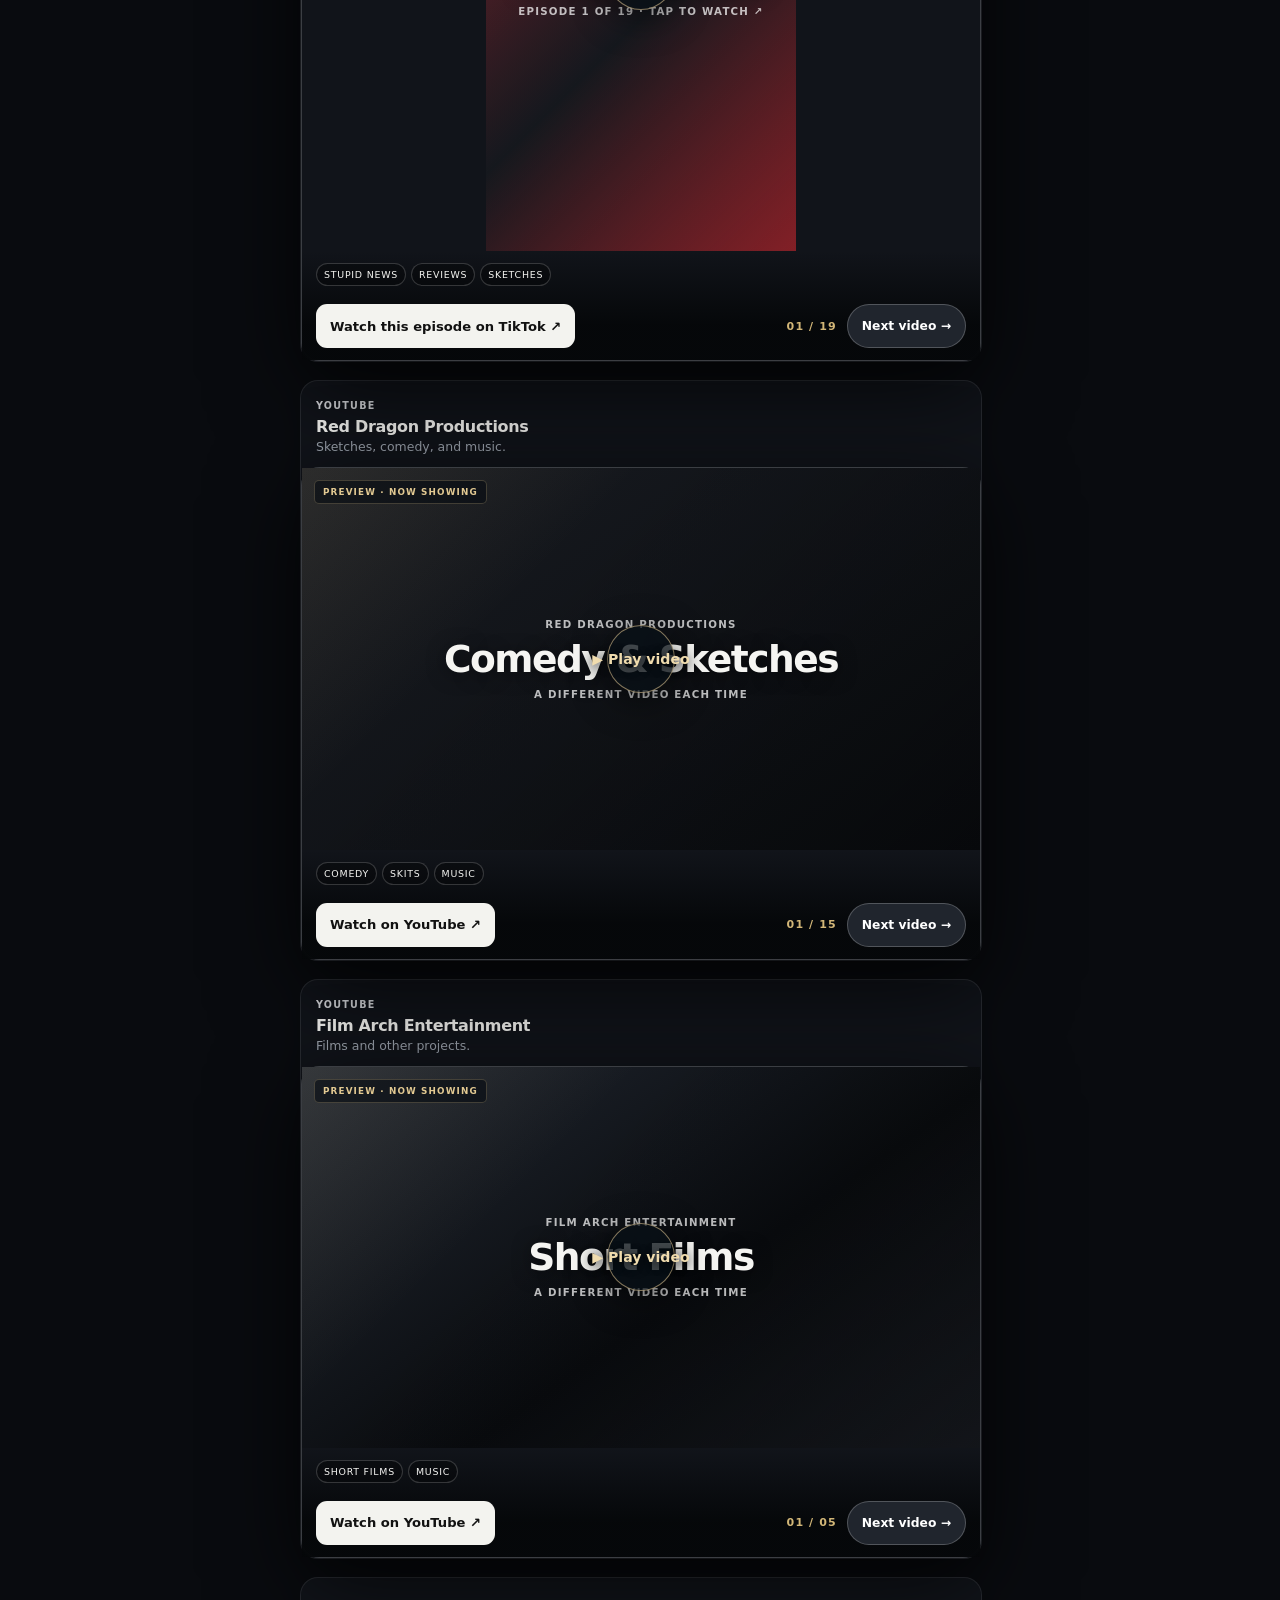
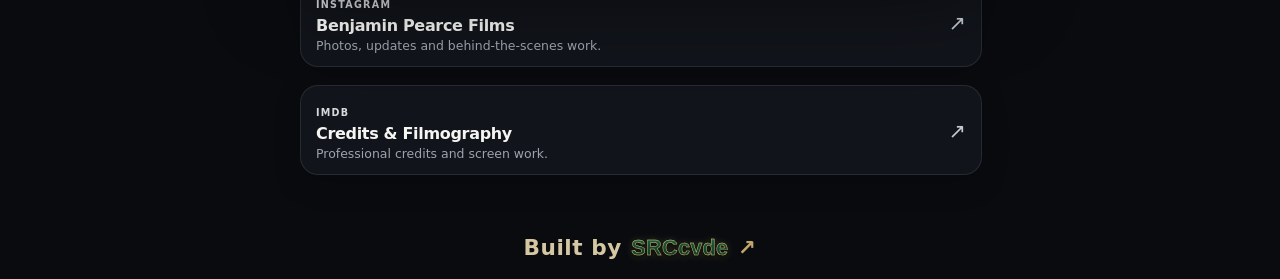
==== commit 423cee89: "Remove obsolete hero image element" ====
--- a/index.html
+++ b/index.html
@@ -34,7 +34,7 @@
 
     <main>
       <section class="director-cut" aria-labelledby="directorTitle">
-        <div class="director-art" aria-hidden="true"><img src="./ben-cinematic-avatar.webp" alt="" loading="eager" /></div>
+        <div class="director-art" aria-hidden="true"></div>
         <div class="director-content"><p class="director-kicker"><span class="on-air-dot"></span> THE DIRECTOR'S CUT <span class="edition">VOL. 01</span></p><p class="director-overline">A BENJAMIN PEARCE SHOWCASE</p><h2 id="directorTitle">Press play. Stay curious.</h2><p>Films. Comedy. Unexpected turns. Step inside the work of Benjamin Pearce.</p><a class="director-action" href="#mediaFeed">Start watching <span aria-hidden="true">↗</span></a></div>
       </section>
       <div class="showcase-heading"><div><span class="showcase-eyebrow">THE COLLECTION</span><h2>Now showing<span class="showcase-period">.</span></h2></div><span class="showcase-count">04 CHANNELS · 02 PROFILES</span></div>
--- a/styles.css
+++ b/styles.css
@@ -208,3 +208,39 @@
 @keyframes premiere-breathe{from{opacity:.45;transform:scale(.96)}to{opacity:1;transform:scale(1.06)}}
 @keyframes premiere-light{from{transform:translateX(-40%)}to{transform:translateX(40%)}}
 @media(prefers-reduced-motion:reduce){.hero:before,.director-cut:after{animation:none!important}}
+
+/* r38: visitors reach the content quickly and choose when to play. */
+.hero{padding-top:8px!important;padding-bottom:8px!important}
+.hero .portrait{width:58px;height:58px;margin-bottom:9px}
+.hero h1{font-size:clamp(1.9rem,8vw,2.65rem)}
+.hero .lede{margin-top:7px;font-size:.81rem}
+.hero .social-row{margin-top:10px}
+.director-cut{min-height:0;margin:10px auto 18px}
+.director-content{min-height:0;padding:17px 20px}
+.director-overline{margin:17px 0 6px}
+.director-content h2{font-size:clamp(1.5rem,6vw,2.1rem)}
+.director-content>p:not(.director-kicker):not(.director-overline){margin-bottom:11px}
+.hero:before,.director-cut:after{animation:none!important}
+.media-card .preview-frame:before{display:none!important}
+.media-card .preview-play{position:absolute;z-index:5;inset:0;width:100%;border:0;display:grid;place-content:center;gap:8px;justify-items:center;background:transparent;color:#f0dcae;font-weight:800;font-size:.88rem;text-shadow:0 2px 12px #000;cursor:pointer}
+.media-card .preview-play:before{content:"";position:absolute;z-index:-1;top:50%;left:50%;width:66px;height:66px;transform:translate(-50%,-50%);border-radius:50%;background:rgba(9,16,23,.76);border:1px solid rgba(234,206,151,.55);box-shadow:0 8px 35px rgba(0,0,0,.5)}
+.media-card.playing .preview-play{display:none}
+.media-card .next-video{min-height:44px}
+
+/* r39: maintain an accessible, explicit video start affordance. */
+.media-card .preview-play:focus-visible{outline:3px solid #f0dcae;outline-offset:-5px}
+.media-card .preview-play:hover{background:rgba(9,16,23,.13)}
+.media-card .preview-play{touch-action:manipulation}
+
+/* r40: use Ben's supplied beanie portrait as the Director's Cut backdrop. */
+.director-art{inset:0!important;left:0!important;opacity:1!important;mask-image:none!important}
+.director-art img{display:none!important}
+.director-art{background-image:linear-gradient(90deg,rgba(5,9,12,.92) 0%,rgba(5,9,12,.76) 42%,rgba(5,9,12,.16) 100%),url("[data-uri]");background-size:cover;background-position:57% 43%}
+
+/* r41: fine champagne-gold portrait ring. */
+.hero .portrait{border:1px solid #e2c17a!important;outline:1px solid rgba(226,193,122,.18);outline-offset:2px;overflow:hidden;box-shadow:0 0 0 1px rgba(0,0,0,.8),0 8px 28px rgba(0,0,0,.5)!important}
+.hero .portrait img{width:100%;height:100%;object-fit:cover;display:block;border-radius:50%}
+
+/* r42: genuine uploaded lightsaber photo, not an embedded substitute. */
+.director-art{background-image:linear-gradient(90deg,rgba(5,9,12,.91) 0%,rgba(5,9,12,.68) 46%,rgba(5,9,12,.18) 100%),url('./directors-cut-saber.webp')!important;background-size:cover!important;background-position:55% 40%!important}
+@media(max-width:420px){.director-art{background-position:55% center!important}}
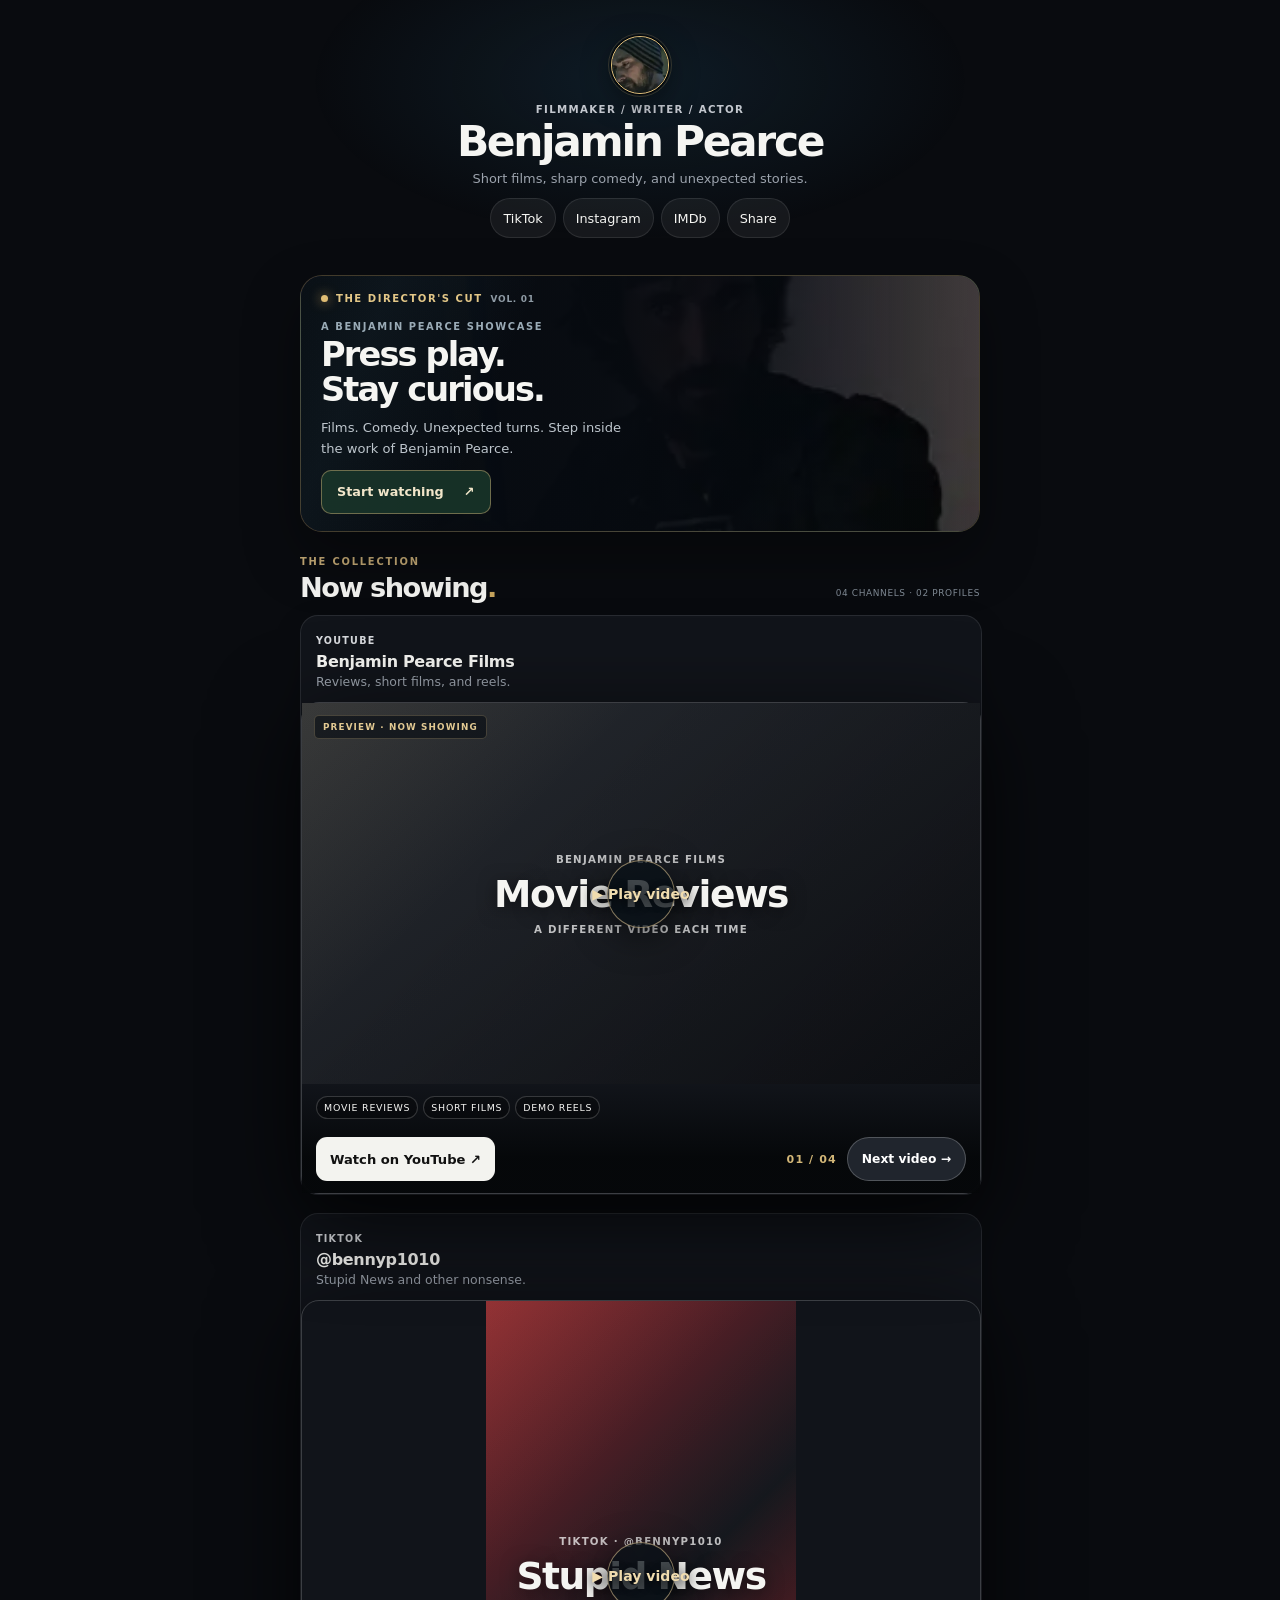
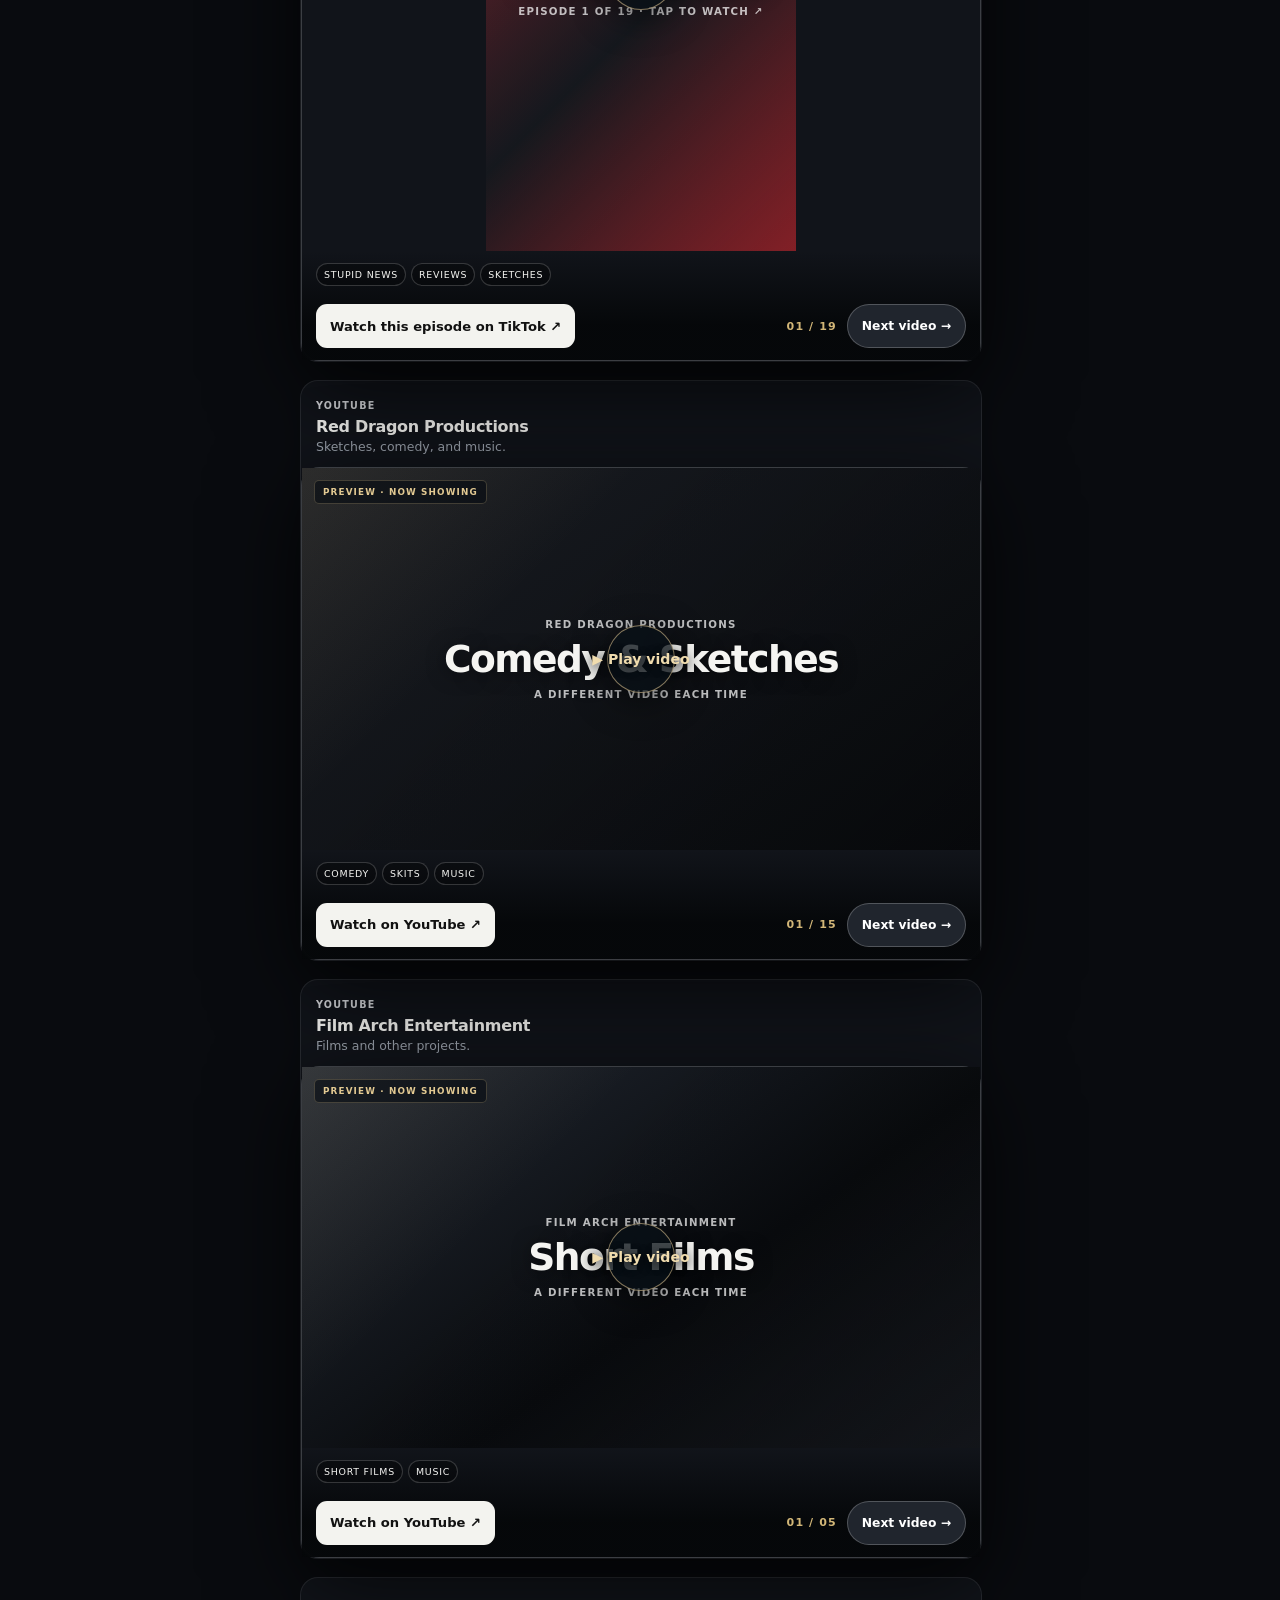
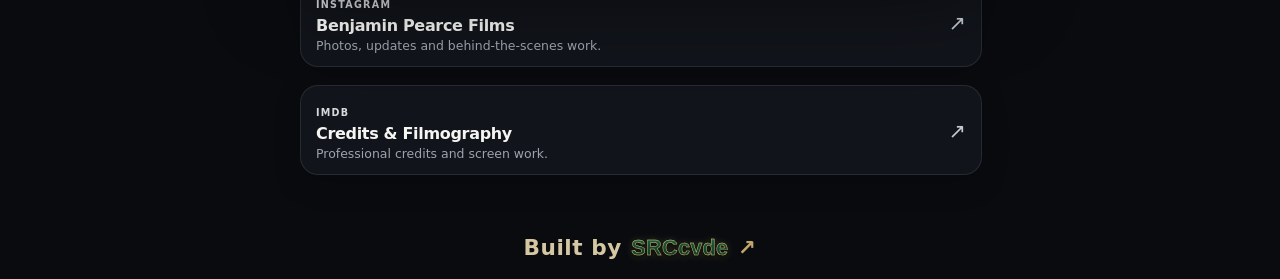
==== commit 782dd464: "Display approved new profile portrait and refresh cache" ====
--- a/index.html
+++ b/index.html
@@ -17,7 +17,7 @@
 <body>
   <div class="app-shell">
     <header class="hero" id="profileTop">
-      <div class="portrait premiere-portrait" aria-label="Benjamin Pearce profile photo" role="img"><img alt="" src="./ben-cinematic-avatar.webp" /></div>
+      <div class="portrait premiere-portrait" aria-label="Benjamin Pearce profile photo" role="img"><img alt="" src="./ben-profile-new.webp" /></div>
       <div class="hero-copy">
         <p class="eyebrow">Filmmaker / Writer / Actor</p>
         <h1>Benjamin Pearce</h1>
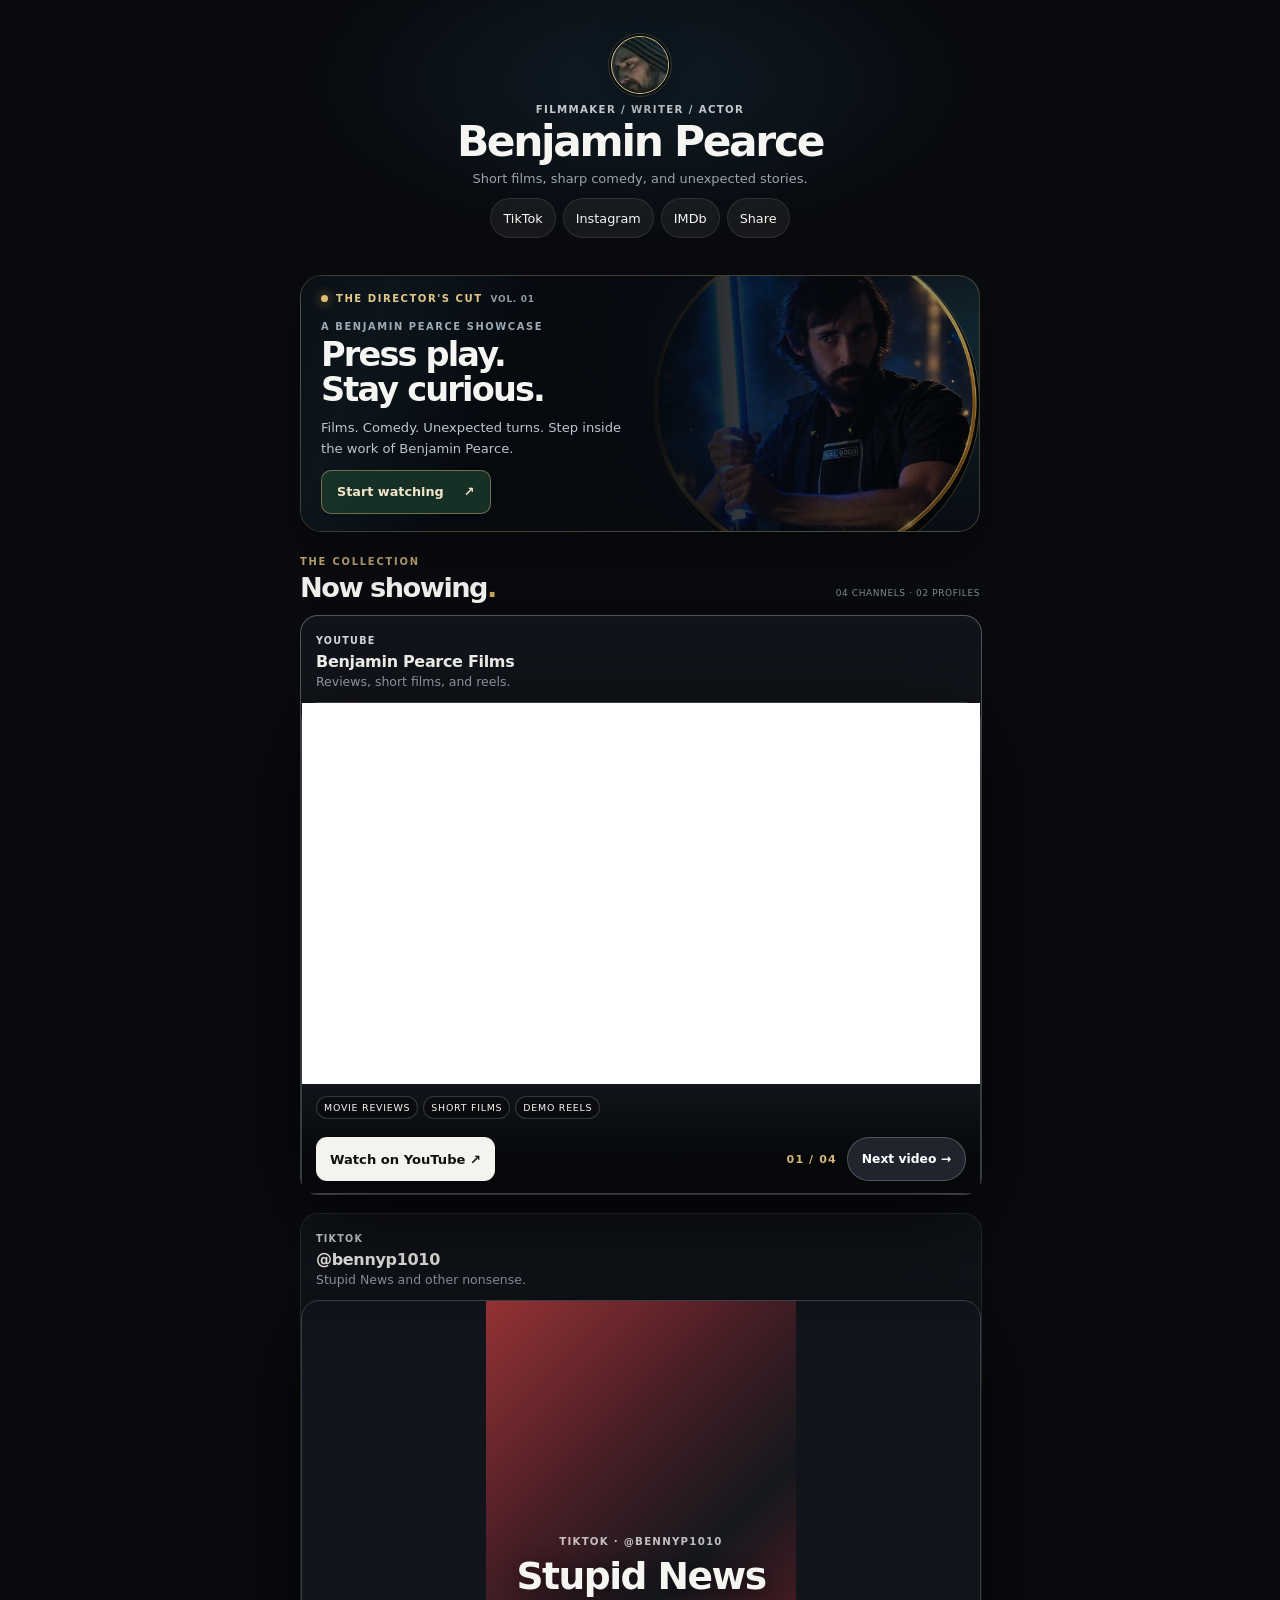
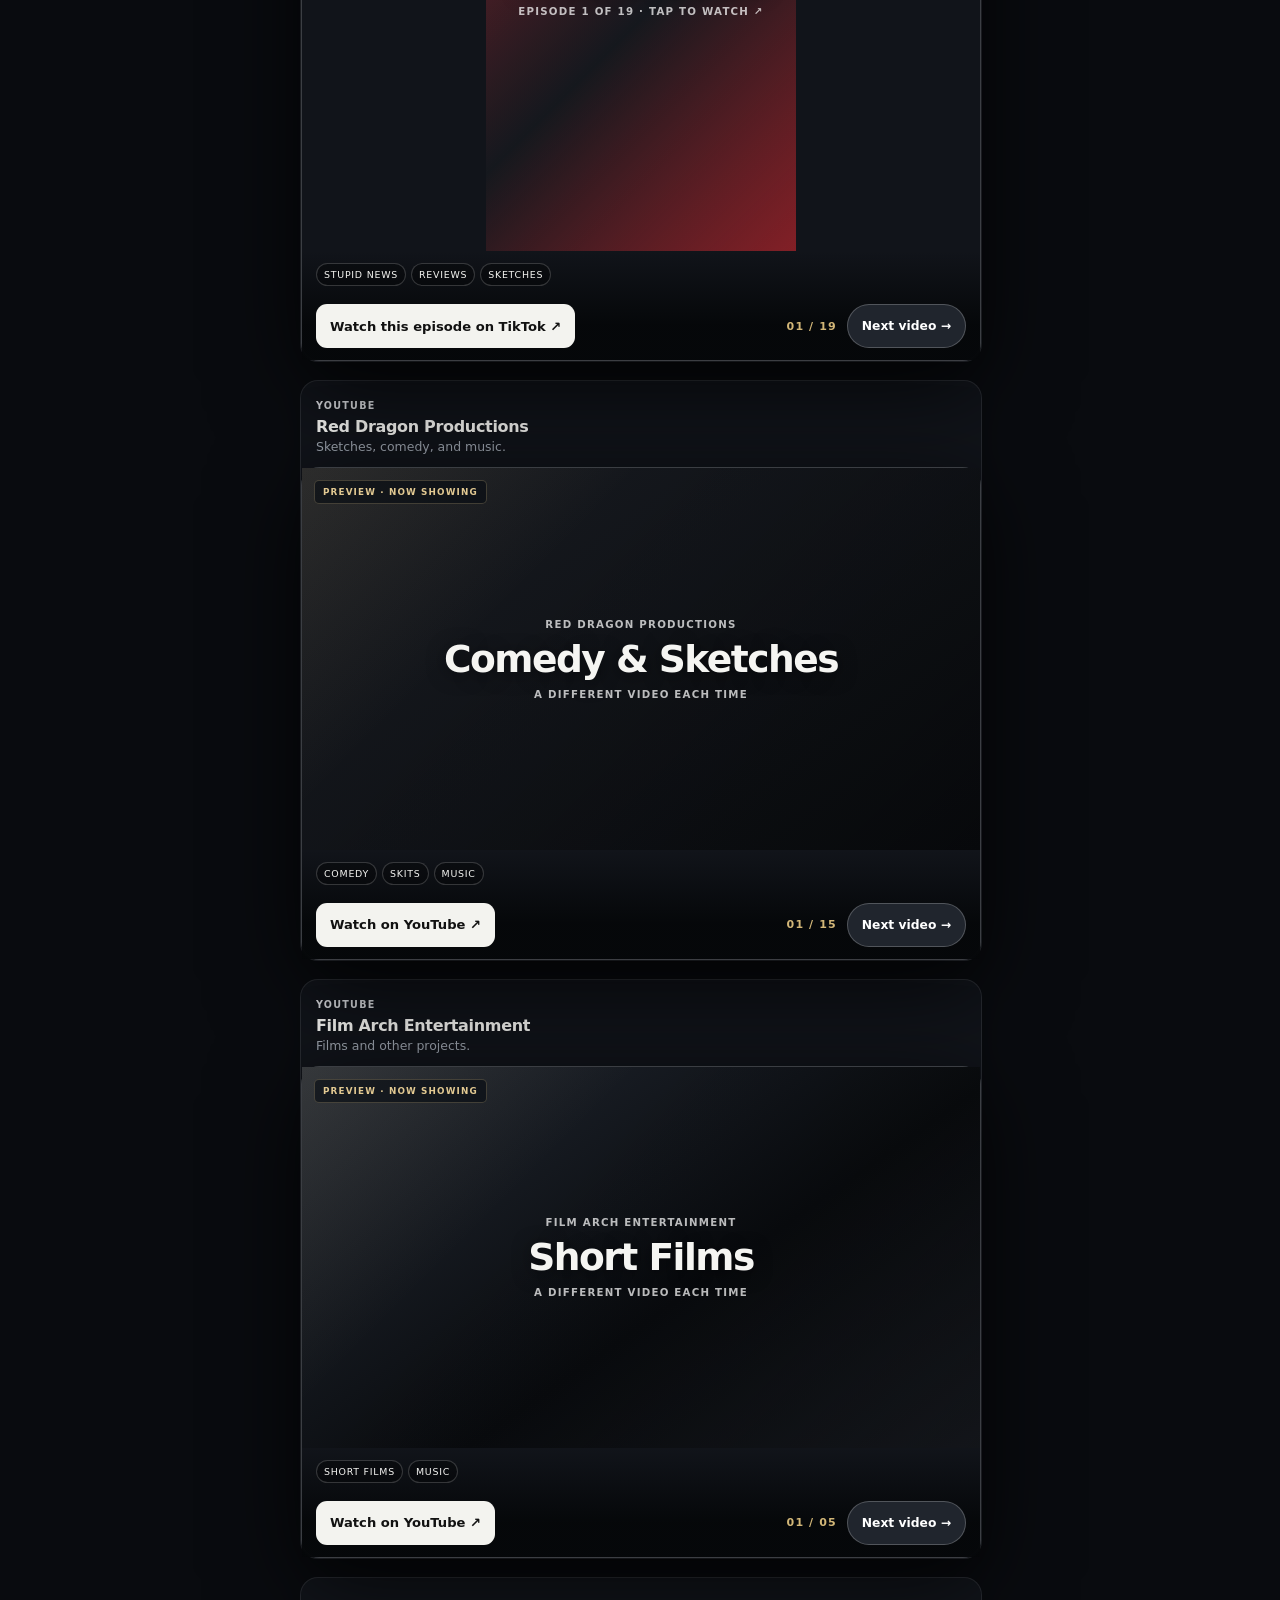
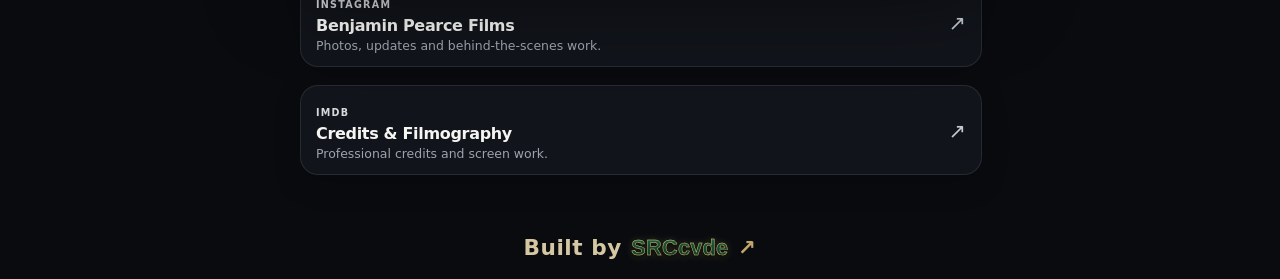
==== commit d8ca90f3: "Connect portfolio to published Supabase content" ====
--- a/index.html
+++ b/index.html
@@ -184,6 +184,6 @@
 
     <footer class="brand-footer"><a class="brand-footer-link" href="https://srccvde.com" target="_blank" rel="noopener noreferrer" aria-label="Built by SRCcvde — visit SRCcvde">Built by <strong>SRCcvde</strong> <span aria-hidden="true">↗</span></a></footer>
   </div>
-  <script src="./app.js"></script>
+  <script src="./public-cms.js"></script>
 </body>
 </html>
--- a/styles.css
+++ b/styles.css
@@ -244,3 +244,32 @@
 /* r42: genuine uploaded lightsaber photo, not an embedded substitute. */
 .director-art{background-image:linear-gradient(90deg,rgba(5,9,12,.91) 0%,rgba(5,9,12,.68) 46%,rgba(5,9,12,.18) 100%),url('./directors-cut-saber.webp')!important;background-size:cover!important;background-position:55% 40%!important}
 @media(max-width:420px){.director-art{background-position:55% center!important}}
+
+/* r44: recenter Ben's face inside the existing gold portrait ring. */
+.hero .portrait img{transform:translateX(9%) scale(1.08);transform-origin:center center}
+
+/* r45: user-supplied gold-ring circular portrait as Director's Cut backdrop. */
+.director-art{background-image:linear-gradient(90deg,rgba(5,9,12,.88) 0%,rgba(5,9,12,.68) 48%,rgba(5,9,12,.28) 100%),url('./director-circle-new.webp')!important;background-size:cover!important;background-position:50% 44%!important}
+
+/* r46: right-align circular portrait, retain its outline and keep copy readable. */
+.director-art{background-image:linear-gradient(90deg,rgba(5,9,12,.96) 0%,rgba(5,9,12,.87) 37%,rgba(5,9,12,.42) 66%,rgba(5,9,12,.08) 100%),url('./director-circle-new.webp')!important;background-size:100% 100%,auto 112%!important;background-position:center,92% center!important;background-repeat:no-repeat!important;background-color:#080d14!important}
+@media(max-width:650px){.director-art{background-size:100% 100%,auto 105%!important;background-position:center,83% center!important}}
+
+/* r47: use verified 4096px Director's Cut asset; retain offset framing. */
+.director-art{background-image:linear-gradient(90deg,rgba(5,9,12,.96) 0%,rgba(5,9,12,.87) 37%,rgba(5,9,12,.42) 66%,rgba(5,9,12,.08) 100%),url('./ben-pearce-directors-cut-4k.webp')!important}
+
+/* r48: restore clear hierarchy in Director's Cut on narrow screens. */
+.director-art{background-image:linear-gradient(90deg,rgba(7,11,17,.97) 0%,rgba(7,11,17,.83) 40%,rgba(7,11,17,.25) 100%),url('./ben-pearce-directors-cut-4k.webp')!important;background-size:100% 100%,auto 96%!important;background-position:center,right -38px center!important;background-repeat:no-repeat!important}
+@media(max-width:650px){.director-art{background-image:linear-gradient(90deg,rgba(7,11,17,.97) 0%,rgba(7,11,17,.92) 40%,rgba(7,11,17,.53) 75%,rgba(7,11,17,.35) 100%),url('./ben-pearce-directors-cut-4k.webp')!important;background-size:100% 100%,auto 79%!important;background-position:center,right -115px center!important}.director-cut:before{background:linear-gradient(90deg,rgba(6,10,15,.4),transparent 75%)!important}}
+
+/* r49: bring portrait back into frame on mobile without covering headline. */
+@media(max-width:650px){.director-art{background-size:100% 100%,auto 88%!important;background-position:center,right -12px center!important}}
+
+/* r50: eliminate square image backdrop by clipping the photo itself to a circle. */
+.director-art{background-image:none!important;background-color:transparent!important;overflow:hidden!important}
+.director-art::before{content:"";position:absolute;display:block;width:min(48%,360px);aspect-ratio:1;right:0;top:50%;transform:translateY(-50%);border-radius:50%;background-image:url('./ben-pearce-directors-cut-4k.webp');background-size:cover;background-position:center;background-repeat:no-repeat;box-shadow:0 0 0 1px rgba(216,176,101,.4);opacity:.92}
+.director-art::after{content:"";position:absolute;inset:0;pointer-events:none;background:linear-gradient(90deg,rgba(7,11,17,.82) 0%,rgba(7,11,17,.58) 45%,rgba(7,11,17,.05) 100%)}
+@media(max-width:650px){.director-art::before{width:88%;max-width:360px;right:-4%;top:50%;transform:translateY(-50%)}.director-art::after{background:linear-gradient(90deg,rgba(7,11,17,.87) 0%,rgba(7,11,17,.54) 46%,rgba(7,11,17,.03) 100%)}}
+
+/* r51: remove intrusive gold Play Video overlay on scroll previews. */
+.media-card .preview-play{display:none!important}
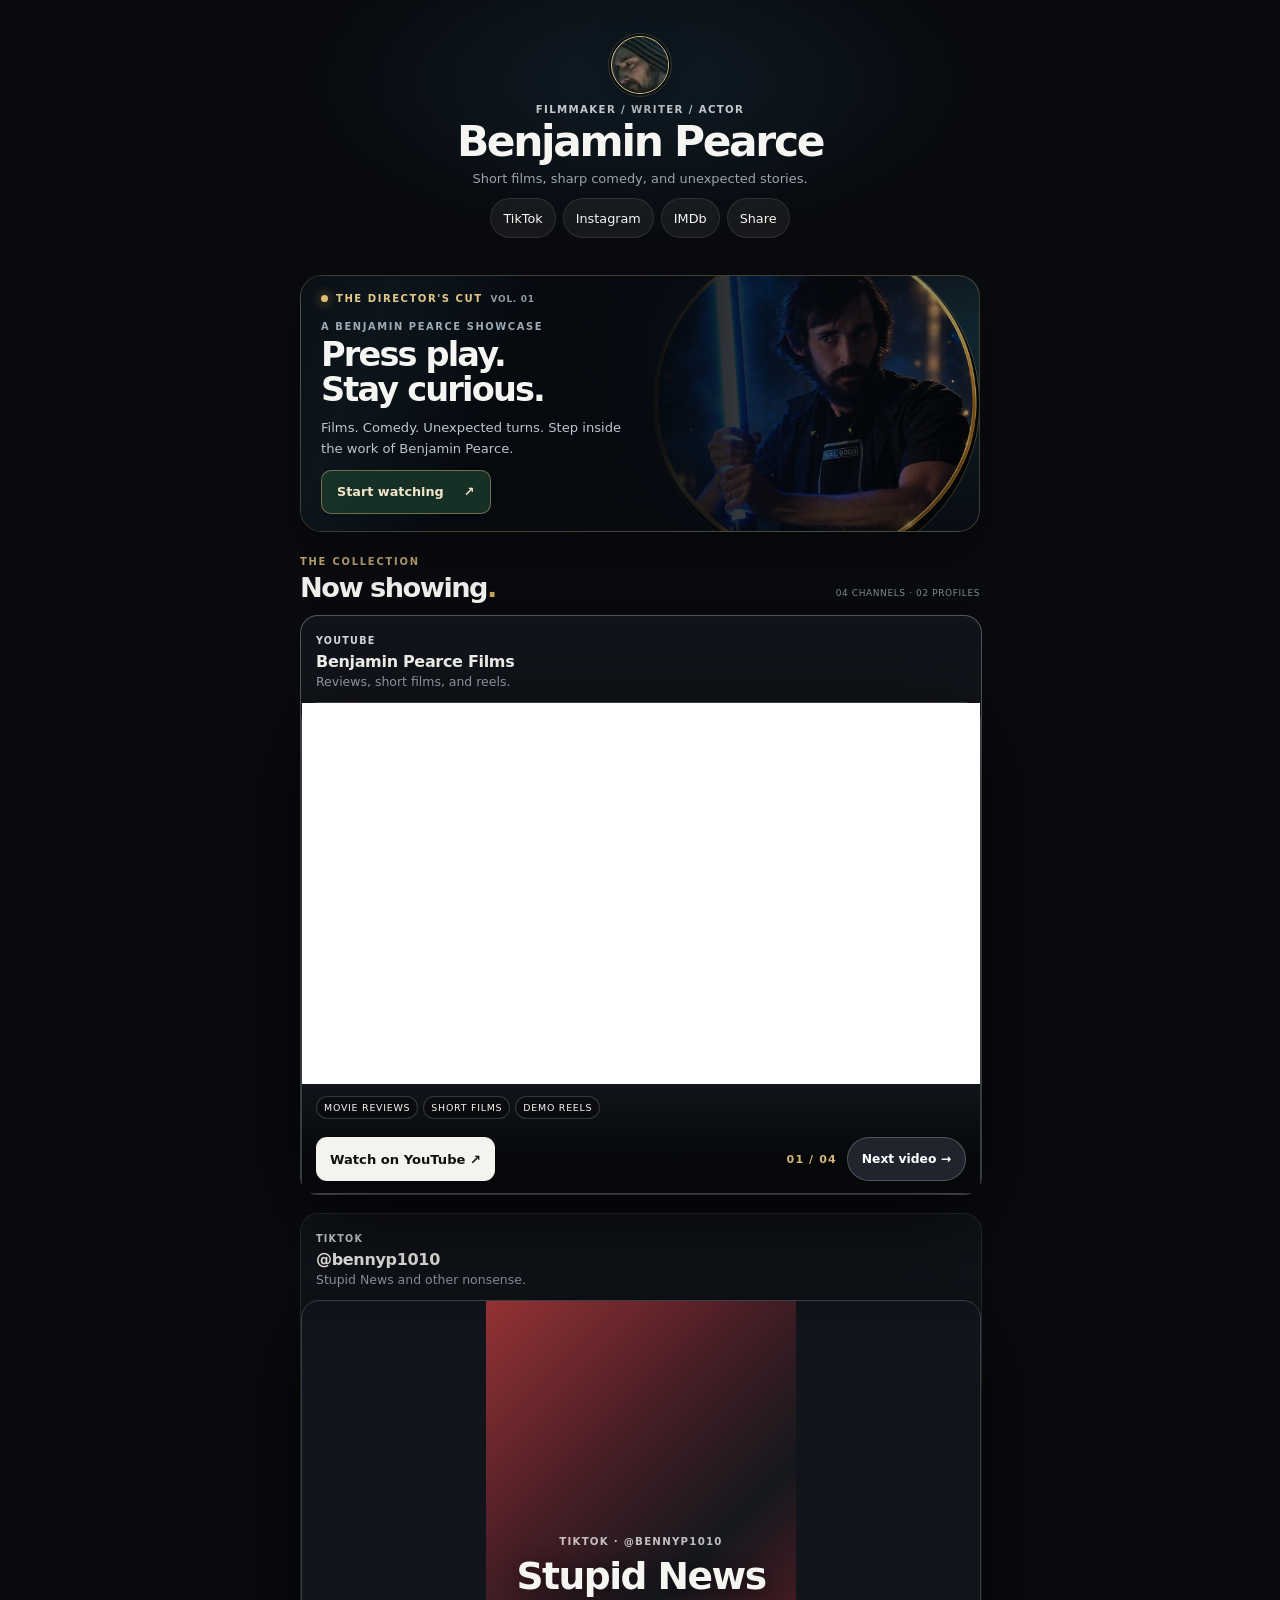
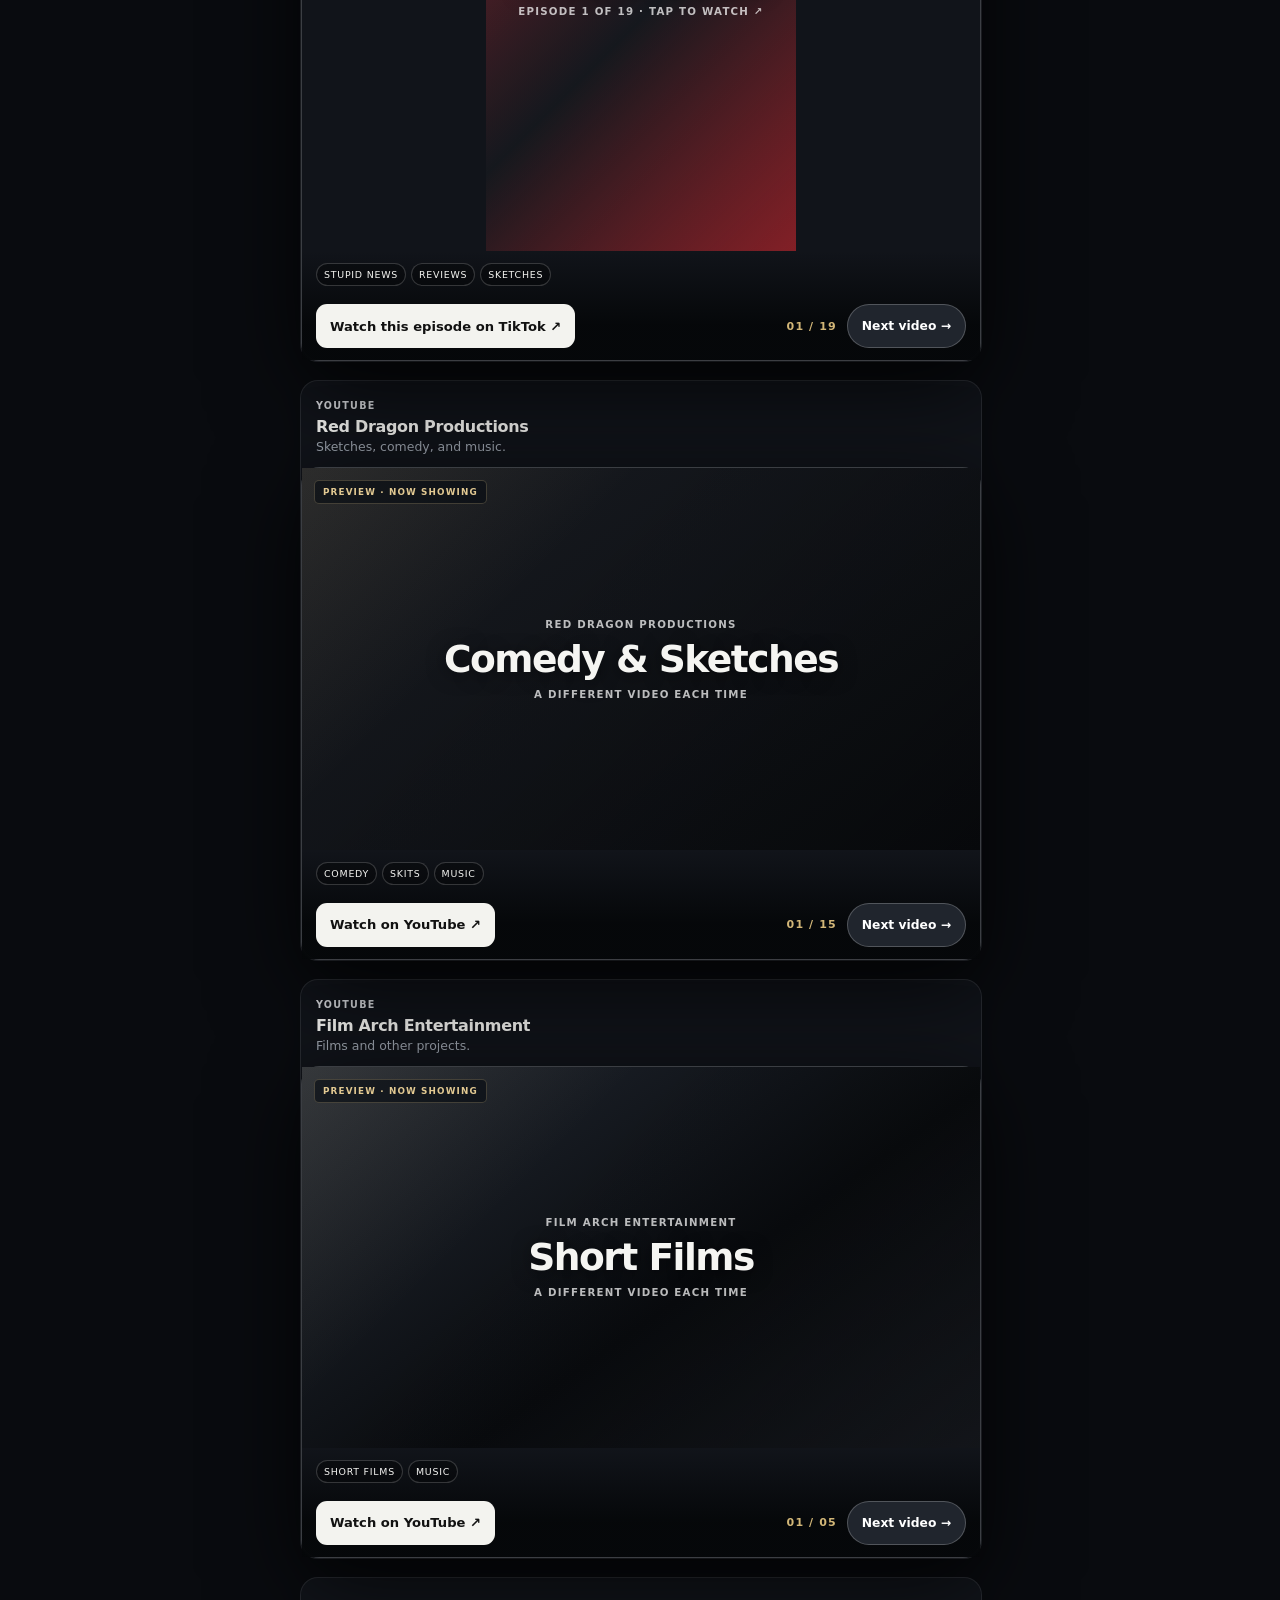
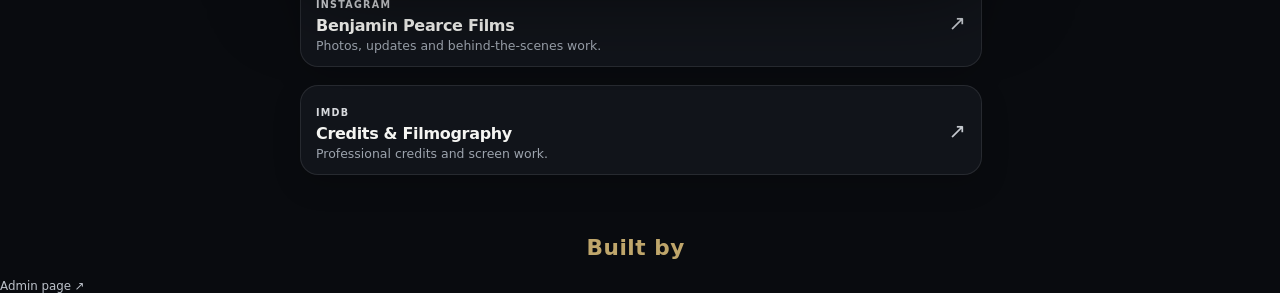
==== commit 98a34f15: "Add admin page shortcut and redesigned SRCcvde footer credit" ====
--- a/index.html
+++ b/index.html
@@ -182,7 +182,20 @@
     </main>
 
 
-    <footer class="brand-footer"><a class="brand-footer-link" href="https://srccvde.com" target="_blank" rel="noopener noreferrer" aria-label="Built by SRCcvde — visit SRCcvde">Built by <strong>SRCcvde</strong> <span aria-hidden="true">↗</span></a></footer>
+    <footer class="brand-footer">
+      <div class="brand-footer-inner">
+        <a class="brand-footer-link" href="https://srccvde.com" target="_blank" rel="noopener noreferrer" aria-label="Built by SRCcvde — visit SRCcvde">
+          <span class="brand-built-by">Built by</span>
+          <span class="brand-logo" aria-hidden="true">
+            <svg viewBox="0 0 228 108" xmlns="http://www.w3.org/2000/svg" role="img" focusable="false">
+              <text x="26" y="63" fill="#f6f7f6" font-family="Arial,Helvetica,sans-serif" font-weight="700" font-size="41" letter-spacing="-2.8">SRC<tspan font-weight="400">cvde</tspan></text>
+              <rect x="26" y="78" width="87" height="4" fill="#5d796d"/>
+            </svg>
+          </span>
+        </a>
+        <a class="brand-admin-link" href="./admin/" aria-label="Open admin page">Admin page <span aria-hidden="true">↗</span></a>
+      </div>
+    </footer>
   </div>
   <script src="./public-cms.js"></script>
 </body>
--- a/styles.css
+++ b/styles.css
@@ -273,3 +273,6 @@
 
 /* r51: remove intrusive gold Play Video overlay on scroll previews. */
 .media-card .preview-play{display:none!important}
+
+/* Published CMS artwork override */
+.director-art.cms-director-art::before{background-image:var(--cms-director-image)!important}
